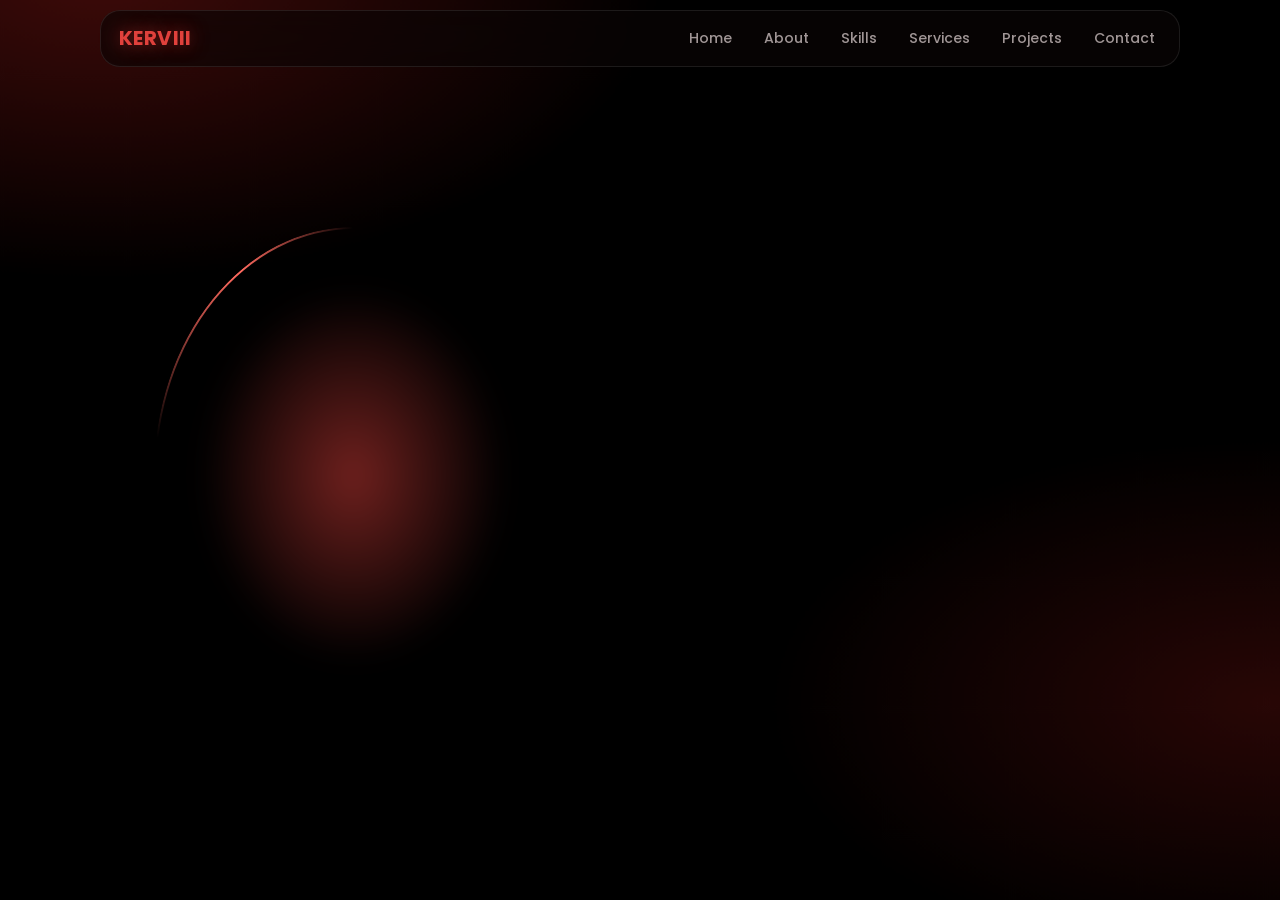
==== kerviii-preview.html @ 3f901061 "Update print statement from 'Hello' to 'Goodbye'" ====
<!DOCTYPE html>
<html lang="en"><head><meta charset="utf-8">
<meta name="viewport" content="width=device-width, initial-scale=1, viewport-fit=cover">
<title>KERVIII — Android & WebUI Developer</title>
<meta name="description" content="KERVIII builds Android modules, web interfaces and practical tools.">
<meta name="theme-color" content="#000000">
<link rel="preconnect" href="https://fonts.googleapis.com"><link rel="preconnect" href="https://fonts.gstatic.com" crossorigin>
<link href="https://fonts.googleapis.com/css2?family=Poppins:wght@400;500;600;700&display=swap" rel="stylesheet">
<style>
@property --a{syntax:"<angle>";initial-value:0deg;inherits:false}
:root{--r:#e0413c;--r2:#7d1512;--tx:#f3eeee;--mu:#a09696;--e:cubic-bezier(.22,1,.36,1);--b:cubic-bezier(.34,1.56,.64,1);--g:rgba(255,255,255,.04);--l:rgba(255,255,255,.09)}
*{box-sizing:border-box;margin:0;padding:0;-webkit-tap-highlight-color:transparent}
html{scroll-behavior:smooth;color-scheme:dark;scroll-padding-top:84px}
body{background:#000;color:var(--tx);font:400 16px/1.65 Poppins,system-ui,sans-serif;overflow-x:hidden;min-height:100vh}
body:before{content:"";position:fixed;inset:-20%;z-index:-1;background:radial-gradient(45% 35% at 20% 12%,rgba(125,21,18,.5),transparent 70%),radial-gradient(40% 30% at 85% 70%,rgba(125,21,18,.32),transparent 70%);animation:drift 22s ease-in-out infinite alternate;will-change:transform}
@keyframes drift{to{transform:translate3d(4%,3%,0) scale(1.08)}}
a{color:inherit;text-decoration:none}
svg{width:1em;height:1em;fill:none;stroke:currentColor;stroke-width:1.8;stroke-linecap:round;stroke-linejoin:round}
svg.f{fill:currentColor;stroke:none}
:focus-visible{outline:2px solid var(--r);outline-offset:3px}
#bar{position:fixed;top:0;left:0;right:0;height:3px;background:var(--r);transform:scaleX(0);transform-origin:0 50%;z-index:60;box-shadow:0 0 12px var(--r)}
/* nav */
header{position:fixed;z-index:50;left:12px;right:12px;top:calc(env(safe-area-inset-top,0px) + 10px);max-width:1080px;margin:auto;display:flex;align-items:center;justify-content:space-between;padding:8px 10px 8px 18px;border-radius:20px;background:rgba(10,6,6,.62);backdrop-filter:blur(16px);-webkit-backdrop-filter:blur(16px);border:1px solid var(--l)}
.logo{font-weight:700;font-size:1.25rem;letter-spacing:.02em;color:var(--r);text-shadow:0 0 18px rgba(224,65,60,.6)}
nav.d{display:none;gap:4px}
nav a{padding:8px 14px;border-radius:12px;font-size:.88rem;font-weight:500;color:var(--mu);transition:color .4s,background .4s}
nav a:hover,nav a.on{color:#fff;background:rgba(224,65,60,.14)}
.burger{width:46px;height:46px;border-radius:14px;border:1px solid var(--l);background:var(--g);color:#fff;font-size:1.3rem;display:grid;place-items:center;cursor:pointer;transition:transform .45s var(--b),border-color .4s}
.burger:active{transform:scale(.88)}.burger[aria-expanded=true]{border-color:var(--r);transform:rotate(90deg)}
.menu{position:fixed;z-index:45;inset:0;background:rgba(6,2,2,.97);will-change:clip-path;display:flex;flex-direction:column;justify-content:center;align-items:center;gap:6px;clip-path:circle(0 at calc(100% - 45px) 55px);transition:clip-path .9s var(--e);visibility:hidden}
.menu.open{clip-path:circle(150% at calc(100% - 45px) 55px);visibility:visible}
.menu a{font-size:1.9rem;font-weight:600;padding:8px 20px;opacity:0;transform:translateY(24px) scale(.94);transition:opacity .7s var(--e),transform .8s var(--e),color .3s}
.menu.open a{opacity:1;transform:none;transition-delay:calc(var(--i)*70ms + 250ms)}
.menu a:hover{color:var(--r)}
@media(min-width:860px){nav.d{display:flex}.burger,.menu{display:none}}
/* layout */
.sec{padding:clamp(72px,12vw,130px) 20px 0;max-width:1080px;margin:auto}
h2.t{font-size:clamp(1.7rem,5vw,2.4rem);font-weight:600;text-align:center;line-height:1.2;margin-bottom:clamp(32px,6vw,56px)}
h2.t:after{content:"";display:block;height:2px;width:64px;margin:12px auto 0;background:var(--r);box-shadow:0 0 14px var(--r);transform:scaleX(0);transition:transform 1.1s .35s var(--e)}
h2.t.in:after{transform:scaleX(1)}
.rv{opacity:0;transform:translate3d(0,40px,0) scale(.96);filter:blur(5px);transition:opacity .9s var(--e),transform 1s var(--e),filter .9s var(--e);transition-delay:calc(var(--i,0)*90ms)}
.rv.in{opacity:1;transform:none;filter:none}
/* hero */
.hero{min-height:100svh;display:grid;align-items:center;gap:36px;padding:110px 20px 60px;max-width:1080px;margin:auto;text-align:center}
.pic{position:relative;width:min(68vw,320px);aspect-ratio:4/5;margin:auto;clip-path:circle(0% at 50% 50%);animation:reveal 1.5s .15s var(--e) forwards}
@keyframes reveal{to{clip-path:circle(75% at 50% 50%)}}
.pic:before{content:"";position:absolute;inset:-14px;border-radius:50%;background:radial-gradient(closest-side,rgba(224,65,60,.5),transparent 72%);filter:blur(14px);z-index:-1}
.pic img{width:100%;height:100%;object-fit:cover;object-position:50% 20%;border-radius:50%;box-shadow:0 0 0 2px rgba(224,65,60,.55),0 0 60px rgba(224,65,60,.4);transition:transform 1.2s var(--e)}
.pic:hover img{transform:scale(1.04)}
.pic:after{content:"";position:absolute;inset:-4px;border-radius:50%;padding:2px;background:conic-gradient(from var(--a),transparent 0 78%,#ff6a5f 92%,transparent);-webkit-mask:linear-gradient(#000 0 0) content-box,linear-gradient(#000 0 0);-webkit-mask-composite:xor;mask-composite:exclude;animation:rot 7s linear infinite;will-change:transform}
@keyframes spin{to{--a:360deg}}
@keyframes rot{to{transform:rotate(360deg)}}
.hero h1{font-size:clamp(1.3rem,4vw,1.6rem);font-weight:500}
.hero h1 b,.hero h3 span,.big em{color:var(--r);font-style:normal}
.big{font-size:clamp(2.1rem,8.2vw,3.5rem);font-weight:700;line-height:1.1;letter-spacing:-.02em;margin:10px 0}
.hero h3{font-size:clamp(1.05rem,3.4vw,1.4rem);font-weight:600;min-height:1.7em}
.caret{display:inline-block;width:2px;height:1em;background:var(--r);margin-left:3px;vertical-align:-2px;animation:bl 1s steps(1) infinite}
@keyframes bl{50%{opacity:0}}
.hero p{color:var(--mu);max-width:520px;margin:14px auto 26px}
.orbs{display:flex;justify-content:center;gap:14px;margin-bottom:26px}
.orb{position:relative;width:54px;height:54px;border-radius:50%;border:2px solid var(--r);color:var(--r);display:grid;place-items:center;font-size:1.35rem;background:transparent;transition:transform .45s var(--e),box-shadow .45s,background .45s,color .45s}
.orb svg{transition:transform .5s var(--e),opacity .3s}
.orb:hover{transform:scale(1.1);background:var(--r);color:#000;box-shadow:0 0 26px rgba(224,65,60,.55)}
.orb:after{content:"";position:absolute;inset:-2px;border-radius:50%;border:2px solid var(--r);opacity:0;pointer-events:none}
.orb.go{animation:orb .7s var(--e)}.orb.go svg{animation:ic .7s var(--e)}.orb.go:after{animation:rip .7s .26s var(--e)}
@keyframes orb{0%{transform:scale(1)}20%{transform:scale(.88)}46%{transform:scale(.5);background:rgba(224,65,60,.7);box-shadow:0 0 34px var(--r)}72%{transform:scale(1.12)}100%{transform:scale(1)}}
@keyframes ic{0%,15%{transform:scale(1);opacity:1}46%{transform:scale(.2);opacity:0}75%{transform:scale(1.15);opacity:1}100%{transform:scale(1)}}
@keyframes rip{from{transform:scale(1);opacity:.9}to{transform:scale(2.7);opacity:0}}
.btns{display:grid;gap:12px;max-width:420px;margin:auto}
.btn{position:relative;display:flex;align-items:center;justify-content:center;gap:10px;min-height:52px;padding:12px 26px;border-radius:14px;font-weight:600;font-size:.95rem;border:1.5px solid var(--r);color:#fff;background:linear-gradient(135deg,#d24842,#8f1d19);overflow:hidden;transition:transform .45s var(--e),box-shadow .45s}
.btn.o{background:transparent;color:var(--r)}
.btn:hover{transform:translateY(-3px);box-shadow:0 10px 30px -8px rgba(224,65,60,.7)}
.btn:active,.btn.go{transform:scale(.95);transition-duration:.25s}
.btn:before{content:"";position:absolute;top:0;bottom:0;left:-60%;width:40%;background:linear-gradient(90deg,transparent,rgba(255,255,255,.35),transparent);transform:skewX(-20deg)}
.btn.go:before{animation:sw .5s var(--e)}
@keyframes sw{to{left:130%}}
.tags{display:flex;flex-wrap:wrap;justify-content:center;gap:8px 20px;margin-top:26px;color:var(--mu);font-size:.85rem}
.tags span:before{content:"";display:inline-block;width:7px;height:7px;border-radius:50%;background:var(--r);margin-right:8px;box-shadow:0 0 8px var(--r)}
@media(min-width:860px){.hero{grid-template-columns:1fr 1.1fr;text-align:left;gap:60px}.hero p{margin-left:0}.orbs,.tags{justify-content:flex-start}.btns{margin:0;grid-template-columns:1fr 1fr;max-width:none}.pic{width:min(36vw,390px)}}
/* cards */
.grid{display:grid;gap:16px;grid-template-columns:repeat(auto-fit,minmax(min(100%,250px),1fr))}
.card{position:relative;padding:26px 24px;border-radius:20px;background:var(--g);border:1px solid var(--l);overflow:hidden;transition:transform .55s var(--e),background .55s,border-color .55s,box-shadow .55s}
.card:before{content:"";position:absolute;inset:0;background:radial-gradient(240px circle at var(--mx,50%) var(--my,0%),rgba(224,65,60,.24),transparent 65%);opacity:0;transition:opacity .5s;pointer-events:none}
.card:after{content:"";position:absolute;inset:0;border-radius:20px;padding:1.5px;background:conic-gradient(from var(--a),transparent 0 70%,#ff6a5f 88%,transparent);-webkit-mask:linear-gradient(#000 0 0) content-box,linear-gradient(#000 0 0);-webkit-mask-composite:xor;mask-composite:exclude;opacity:0;pointer-events:none}
.card:hover{transform:translateY(-6px);border-color:rgba(224,65,60,.4);box-shadow:0 18px 40px -18px rgba(224,65,60,.5)}
.card:hover:before{opacity:1}.card:hover:after{opacity:1;animation:spin 1.1s var(--e) 1}
.card h3{font-size:1.1rem;font-weight:600;margin-bottom:8px}.card p{color:var(--mu);font-size:.9rem}
.ic{width:46px;height:46px;border-radius:50%;background:var(--r);color:#fff;display:grid;place-items:center;font-size:1.25rem;margin-bottom:16px;transition:transform .6s var(--b)}
.card:hover .ic{transform:scale(1.12) rotate(-8deg)}
.svc:hover{background:linear-gradient(160deg,#cc4540,#7f1c18)}.svc:hover p{color:#fff}.svc:hover .ic{background:#fff;color:var(--r)}
.chips{display:flex;flex-wrap:wrap;gap:8px;margin-top:14px}
.chips span{padding:5px 13px;border-radius:99px;border:1px solid var(--l);font-size:.8rem;color:#ddd;background:rgba(255,255,255,.03);opacity:0;transform:scale(.6);transition:opacity .6s var(--e),transform .7s var(--b),border-color .3s,color .3s;transition-delay:calc(var(--k)*70ms + 300ms)}
.in .chips span{opacity:1;transform:none}.chips span:hover{border-color:var(--r);color:var(--r)}
/* about */
.about{display:grid;gap:34px;align-items:center}
.about img{width:min(100%,300px);aspect-ratio:1;object-fit:cover;object-position:50% 15%;border-radius:24px;margin:auto;display:block;box-shadow:0 0 0 1px rgba(224,65,60,.4),0 24px 70px -20px rgba(224,65,60,.6)}
.about h3{font-size:1.4rem;margin-bottom:12px}.about p{color:var(--mu);margin-bottom:24px;max-width:56ch}
@media(min-width:860px){.about{grid-template-columns:.8fr 1.2fr;gap:70px}}
/* work */
.pj{display:flex;flex-direction:column;justify-content:space-between;min-height:190px;gap:30px}
.pj .row{display:flex;justify-content:space-between;align-items:flex-start;gap:14px}
.pj .orb{flex:none;width:46px;height:46px;font-size:1.15rem}
/* contact */
.ct{text-align:center;padding:clamp(36px,8vw,64px) 22px;border-radius:28px}
.ct p{color:var(--mu);margin:8px auto 26px;max-width:40ch}
.ct .btn{max-width:300px;margin:auto}
.ct .orbs{margin:24px 0 0}
footer{margin-top:90px;padding:22px 20px calc(22px + env(safe-area-inset-bottom,0px));background:linear-gradient(135deg,#a8322e,#5f100d);text-align:center;font-size:.82rem;color:#f5dcdc}
.bolt{position:fixed;height:2px;width:var(--len);margin-top:-1px;background:linear-gradient(90deg,transparent,#ff8a80 30%,#fff);box-shadow:0 0 12px var(--r);will-change:transform,opacity;transform-origin:0 50%;pointer-events:none;z-index:99;animation:bolt .42s var(--e) forwards}
.flash{position:fixed;width:120px;height:120px;margin:-60px;border-radius:50%;background:radial-gradient(closest-side,rgba(255,120,110,.7),transparent);pointer-events:none;z-index:98;animation:fl .45s var(--e) forwards}
@keyframes bolt{0%{transform:rotate(var(--rot)) translateX(4px) scaleX(0);opacity:1}45%{transform:rotate(var(--rot)) translateX(20px) scaleX(1);opacity:1}100%{transform:rotate(var(--rot)) translateX(52px) scaleX(.2);opacity:0}}
@keyframes fl{from{transform:scale(.3);opacity:1}to{transform:scale(1.6);opacity:0}}
.pic{will-change:transform}.flash{will-change:transform,opacity}
@media(prefers-reduced-motion:reduce){*,*:before,*:after{animation-duration:.01ms!important;animation-iteration-count:1!important;transition-duration:.01ms!important;transition-delay:0s!important;scroll-behavior:auto!important}.rv{filter:none;transform:none}.pic{clip-path:none}.pic:after{animation:none}body:before{animation:none}}
</style>
</head><body>
<svg width="0" height="0" style="position:absolute" aria-hidden="true">
<symbol id="gh" viewBox="0 0 24 24" class="f"><path d="M12 .5a11.5 11.5 0 0 0-3.64 22.4c.58.1.79-.25.79-.56v-2c-3.2.7-3.88-1.36-3.88-1.36-.52-1.33-1.28-1.69-1.28-1.69-1.04-.71.08-.7.08-.7 1.16.08 1.77 1.19 1.77 1.19 1.03 1.76 2.7 1.25 3.36.96.1-.75.4-1.25.73-1.54-2.55-.29-5.24-1.28-5.24-5.69 0-1.26.45-2.29 1.19-3.1-.12-.29-.52-1.46.11-3.05 0 0 .97-.31 3.18 1.18a11 11 0 0 1 5.78 0c2.2-1.49 3.17-1.18 3.17-1.18.63 1.59.23 2.76.11 3.05.74.81 1.19 1.84 1.19 3.1 0 4.42-2.69 5.39-5.25 5.68.41.36.78 1.06.78 2.14v3.17c0 .31.21.67.8.56A11.5 11.5 0 0 0 12 .5z"/></symbol>
<symbol id="tg" viewBox="0 0 24 24"><path d="M21.5 3.5 2.8 10.7c-.9.4-.9 1.1 0 1.4l4.8 1.5 1.8 5.6c.2.6.4.8.9.8s.7-.2 1-.5l2.4-2.3 4.8 3.5c.9.5 1.5.2 1.7-.8l3-15.6c.3-1.3-.5-1.9-1.7-1.3zM8.5 13.2l9.6-6.1-7.5 7.3-.3 3.7z" fill="currentColor" stroke="none"/></symbol>
<symbol id="ig" viewBox="0 0 24 24"><rect x="3" y="3" width="18" height="18" rx="5"/><circle cx="12" cy="12" r="4"/><circle cx="17.3" cy="6.7" r=".6" fill="currentColor"/></symbol>
<symbol id="ch" viewBox="0 0 24 24"><path d="M4 5h16v11H10l-5 4v-4H4z"/></symbol>
<symbol id="ar" viewBox="0 0 24 24"><path d="M7 17 17 7M8 7h9v9"/></symbol>
<symbol id="an" viewBox="0 0 24 24"><path d="M5 17V10a7 7 0 0 1 14 0v7zM8 4l1.5 2.5M16 4l-1.5 2.5M9 10h.01M15 10h.01"/></symbol>
<symbol id="tm" viewBox="0 0 24 24"><path d="m8 8-4 4 4 4M16 8l4 4-4 4M13.5 5l-3 14"/></symbol>
<symbol id="wb" viewBox="0 0 24 24"><rect x="3" y="4" width="18" height="16" rx="3"/><path d="M3 9h18M7 6.5h.01M10 6.5h.01"/></symbol>
<symbol id="sp" viewBox="0 0 24 24"><path d="M13 2 4 14h7l-1 8 9-12h-7z"/></symbol>
<symbol id="mn" viewBox="0 0 24 24"><path d="M4 8h16M4 16h16"/></symbol>
</svg>
<div id="bar"></div>
<header><a href="#top" class="logo">KERVIII</a>
<nav class="d"><a href="#top">Home</a><a href="#about">About</a><a href="#skills">Skills</a><a href="#services">Services</a><a href="#work">Projects</a><a href="#contact">Contact</a></nav>
<button class="burger" aria-label="Open menu" aria-expanded="false" aria-controls="menu"><svg><use href="#mn"/></svg></button></header>
<div class="menu" id="menu"><a href="#top" style="--i:0">Home</a><a href="#about" style="--i:1">About</a><a href="#skills" style="--i:2">Skills</a><a href="#services" style="--i:3">Services</a><a href="#work" style="--i:4">Projects</a><a href="#contact" style="--i:5">Contact</a></div>

<main id="top">
<section class="hero">
<div class="pic"><img src="[data-uri]
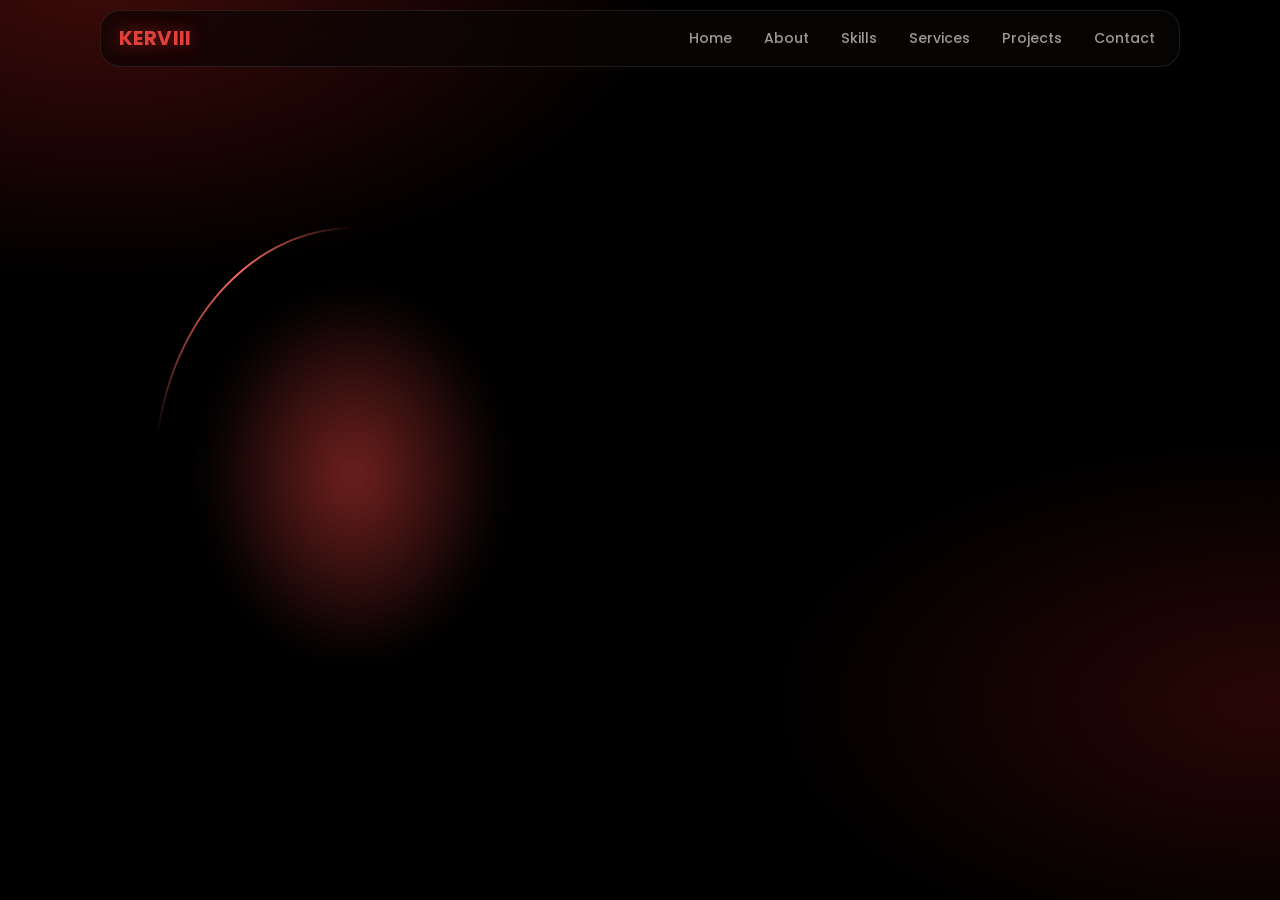
==== commit bdb62316: "Enhance styles and animations in kerviii-preview.html Updated styles for body, menu, card, and image" ====
--- a/kerviii-preview.html
+++ b/kerviii-preview.html
@@ -12,7 +12,7 @@
 *{box-sizing:border-box;margin:0;padding:0;-webkit-tap-highlight-color:transparent}
 html{scroll-behavior:smooth;color-scheme:dark;scroll-padding-top:84px}
 body{background:#000;color:var(--tx);font:400 16px/1.65 Poppins,system-ui,sans-serif;overflow-x:hidden;min-height:100vh}
-body:before{content:"";position:fixed;inset:-20%;z-index:-1;background:radial-gradient(45% 35% at 20% 12%,rgba(125,21,18,.5),transparent 70%),radial-gradient(40% 30% at 85% 70%,rgba(125,21,18,.32),transparent 70%);animation:drift 22s ease-in-out infinite alternate;will-change:transform}
+body:before{content:"";position:fixed;inset:-20%;z-index:-1;background:radial-gradient(45% 35% at 20% 12%,rgba(125,21,18,.5),transparent 70%),radial-gradient(40% 30% at 85% 70%,rgba(125,21,18,.32),transparent 70%);animation:drift 22s ease-in-out infinite alternate}
 @keyframes drift{to{transform:translate3d(4%,3%,0) scale(1.08)}}
 a{color:inherit;text-decoration:none}
 svg{width:1em;height:1em;fill:none;stroke:currentColor;stroke-width:1.8;stroke-linecap:round;stroke-linejoin:round}
@@ -27,7 +27,7 @@
 nav a:hover,nav a.on{color:#fff;background:rgba(224,65,60,.14)}
 .burger{width:46px;height:46px;border-radius:14px;border:1px solid var(--l);background:var(--g);color:#fff;font-size:1.3rem;display:grid;place-items:center;cursor:pointer;transition:transform .45s var(--b),border-color .4s}
 .burger:active{transform:scale(.88)}.burger[aria-expanded=true]{border-color:var(--r);transform:rotate(90deg)}
-.menu{position:fixed;z-index:45;inset:0;background:rgba(6,2,2,.97);will-change:clip-path;display:flex;flex-direction:column;justify-content:center;align-items:center;gap:6px;clip-path:circle(0 at calc(100% - 45px) 55px);transition:clip-path .9s var(--e);visibility:hidden}
+.menu{position:fixed;z-index:45;inset:0;background:rgba(6,2,2,.94);backdrop-filter:blur(18px);-webkit-backdrop-filter:blur(18px);display:flex;flex-direction:column;justify-content:center;align-items:center;gap:6px;clip-path:circle(0 at calc(100% - 45px) 55px);transition:clip-path .9s var(--e);visibility:hidden}
 .menu.open{clip-path:circle(150% at calc(100% - 45px) 55px);visibility:visible}
 .menu a{font-size:1.9rem;font-weight:600;padding:8px 20px;opacity:0;transform:translateY(24px) scale(.94);transition:opacity .7s var(--e),transform .8s var(--e),color .3s}
 .menu.open a{opacity:1;transform:none;transition-delay:calc(var(--i)*70ms + 250ms)}
@@ -38,18 +38,17 @@
 h2.t{font-size:clamp(1.7rem,5vw,2.4rem);font-weight:600;text-align:center;line-height:1.2;margin-bottom:clamp(32px,6vw,56px)}
 h2.t:after{content:"";display:block;height:2px;width:64px;margin:12px auto 0;background:var(--r);box-shadow:0 0 14px var(--r);transform:scaleX(0);transition:transform 1.1s .35s var(--e)}
 h2.t.in:after{transform:scaleX(1)}
-.rv{opacity:0;transform:translate3d(0,40px,0) scale(.96);filter:blur(5px);transition:opacity .9s var(--e),transform 1s var(--e),filter .9s var(--e);transition-delay:calc(var(--i,0)*90ms)}
+.rv{opacity:0;transform:translate3d(0,40px,0) scale(.96);filter:blur(8px);transition:opacity .9s var(--e),transform 1s var(--e),filter .9s var(--e);transition-delay:calc(var(--i,0)*90ms)}
 .rv.in{opacity:1;transform:none;filter:none}
 /* hero */
 .hero{min-height:100svh;display:grid;align-items:center;gap:36px;padding:110px 20px 60px;max-width:1080px;margin:auto;text-align:center}
-.pic{position:relative;width:min(68vw,320px);aspect-ratio:4/5;margin:auto;clip-path:circle(0% at 50% 50%);animation:reveal 1.5s .15s var(--e) forwards}
+.pic{position:relative;width:min(68vw,320px);aspect-ratio:4/5;margin:auto;transform:translate3d(0,calc(var(--py,0)*-.06px),0);clip-path:circle(0% at 50% 50%);animation:reveal 1.5s .15s var(--e) forwards}
 @keyframes reveal{to{clip-path:circle(75% at 50% 50%)}}
 .pic:before{content:"";position:absolute;inset:-14px;border-radius:50%;background:radial-gradient(closest-side,rgba(224,65,60,.5),transparent 72%);filter:blur(14px);z-index:-1}
 .pic img{width:100%;height:100%;object-fit:cover;object-position:50% 20%;border-radius:50%;box-shadow:0 0 0 2px rgba(224,65,60,.55),0 0 60px rgba(224,65,60,.4);transition:transform 1.2s var(--e)}
 .pic:hover img{transform:scale(1.04)}
-.pic:after{content:"";position:absolute;inset:-4px;border-radius:50%;padding:2px;background:conic-gradient(from var(--a),transparent 0 78%,#ff6a5f 92%,transparent);-webkit-mask:linear-gradient(#000 0 0) content-box,linear-gradient(#000 0 0);-webkit-mask-composite:xor;mask-composite:exclude;animation:rot 7s linear infinite;will-change:transform}
+.pic:after{content:"";position:absolute;inset:-4px;border-radius:50%;padding:2px;background:conic-gradient(from var(--a),transparent 0 78%,#ff6a5f 92%,transparent);-webkit-mask:linear-gradient(#000 0 0) content-box,linear-gradient(#000 0 0);-webkit-mask-composite:xor;mask-composite:exclude;animation:spin 7s linear infinite}
 @keyframes spin{to{--a:360deg}}
-@keyframes rot{to{transform:rotate(360deg)}}
 .hero h1{font-size:clamp(1.3rem,4vw,1.6rem);font-weight:500}
 .hero h1 b,.hero h3 span,.big em{color:var(--r);font-style:normal}
 .big{font-size:clamp(2.1rem,8.2vw,3.5rem);font-weight:700;line-height:1.1;letter-spacing:-.02em;margin:10px 0}
@@ -79,7 +78,7 @@
 @media(min-width:860px){.hero{grid-template-columns:1fr 1.1fr;text-align:left;gap:60px}.hero p{margin-left:0}.orbs,.tags{justify-content:flex-start}.btns{margin:0;grid-template-columns:1fr 1fr;max-width:none}.pic{width:min(36vw,390px)}}
 /* cards */
 .grid{display:grid;gap:16px;grid-template-columns:repeat(auto-fit,minmax(min(100%,250px),1fr))}
-.card{position:relative;padding:26px 24px;border-radius:20px;background:var(--g);border:1px solid var(--l);overflow:hidden;transition:transform .55s var(--e),background .55s,border-color .55s,box-shadow .55s}
+.card{position:relative;padding:26px 24px;border-radius:20px;background:var(--g);border:1px solid var(--l);backdrop-filter:blur(10px);-webkit-backdrop-filter:blur(10px);overflow:hidden;transition:transform .55s var(--e),background .55s,border-color .55s,box-shadow .55s}
 .card:before{content:"";position:absolute;inset:0;background:radial-gradient(240px circle at var(--mx,50%) var(--my,0%),rgba(224,65,60,.24),transparent 65%);opacity:0;transition:opacity .5s;pointer-events:none}
 .card:after{content:"";position:absolute;inset:0;border-radius:20px;padding:1.5px;background:conic-gradient(from var(--a),transparent 0 70%,#ff6a5f 88%,transparent);-webkit-mask:linear-gradient(#000 0 0) content-box,linear-gradient(#000 0 0);-webkit-mask-composite:xor;mask-composite:exclude;opacity:0;pointer-events:none}
 .card:hover{transform:translateY(-6px);border-color:rgba(224,65,60,.4);box-shadow:0 18px 40px -18px rgba(224,65,60,.5)}
@@ -106,14 +105,12 @@
 .ct .btn{max-width:300px;margin:auto}
 .ct .orbs{margin:24px 0 0}
 footer{margin-top:90px;padding:22px 20px calc(22px + env(safe-area-inset-bottom,0px));background:linear-gradient(135deg,#a8322e,#5f100d);text-align:center;font-size:.82rem;color:#f5dcdc}
-.bolt{position:fixed;height:2px;width:var(--len);margin-top:-1px;background:linear-gradient(90deg,transparent,#ff8a80 30%,#fff);box-shadow:0 0 12px var(--r);will-change:transform,opacity;transform-origin:0 50%;pointer-events:none;z-index:99;animation:bolt .42s var(--e) forwards}
+.bolt{position:fixed;height:2px;width:var(--len);margin-top:-1px;background:linear-gradient(90deg,transparent,#ff8a80 30%,#fff);box-shadow:0 0 10px var(--r),0 0 22px var(--r);transform-origin:0 50%;pointer-events:none;z-index:99;animation:bolt .42s var(--e) forwards}
 .flash{position:fixed;width:120px;height:120px;margin:-60px;border-radius:50%;background:radial-gradient(closest-side,rgba(255,120,110,.7),transparent);pointer-events:none;z-index:98;animation:fl .45s var(--e) forwards}
 @keyframes bolt{0%{transform:rotate(var(--rot)) translateX(4px) scaleX(0);opacity:1}45%{transform:rotate(var(--rot)) translateX(20px) scaleX(1);opacity:1}100%{transform:rotate(var(--rot)) translateX(52px) scaleX(.2);opacity:0}}
 @keyframes fl{from{transform:scale(.3);opacity:1}to{transform:scale(1.6);opacity:0}}
-.pic{will-change:transform}.flash{will-change:transform,opacity}
-@media(prefers-reduced-motion:reduce){*,*:before,*:after{animation-duration:.01ms!important;animation-iteration-count:1!important;transition-duration:.01ms!important;transition-delay:0s!important;scroll-behavior:auto!important}.rv{filter:none;transform:none}.pic{clip-path:none}.pic:after{animation:none}body:before{animation:none}}
-</style>
-</head><body>
+@media(prefers-reduced-motion:reduce){*,*:before,*:after{animation-duration:.01ms!important;animation-iteration-count:1!important;transition-duration:.01ms!important;transition-delay:0s!important;scroll-behavior:auto!important}.rv{filter:none;transform:none}.pic{clip-path:none}body:before{animation:none}}
+</style></head><body>
 <svg width="0" height="0" style="position:absolute" aria-hidden="true">
 <symbol id="gh" viewBox="0 0 24 24" class="f"><path d="M12 .5a11.5 11.5 0 0 0-3.64 22.4c.58.1.79-.25.79-.56v-2c-3.2.7-3.88-1.36-3.88-1.36-.52-1.33-1.28-1.69-1.28-1.69-1.04-.71.08-.7.08-.7 1.16.08 1.77 1.19 1.77 1.19 1.03 1.76 2.7 1.25 3.36.96.1-.75.4-1.25.73-1.54-2.55-.29-5.24-1.28-5.24-5.69 0-1.26.45-2.29 1.19-3.1-.12-.29-.52-1.46.11-3.05 0 0 .97-.31 3.18 1.18a11 11 0 0 1 5.78 0c2.2-1.49 3.17-1.18 3.17-1.18.63 1.59.23 2.76.11 3.05.74.81 1.19 1.84 1.19 3.1 0 4.42-2.69 5.39-5.25 5.68.41.36.78 1.06.78 2.14v3.17c0 .31.21.67.8.56A11.5 11.5 0 0 0 12 .5z"/></symbol>
 <symbol id="tg" viewBox="0 0 24 24"><path d="M21.5 3.5 2.8 10.7c-.9.4-.9 1.1 0 1.4l4.8 1.5 1.8 5.6c.2.6.4.8.9.8s.7-.2 1-.5l2.4-2.3 4.8 3.5c.9.5 1.5.2 1.7-.8l3-15.6c.3-1.3-.5-1.9-1.7-1.3zM8.5 13.2l9.6-6.1-7.5 7.3-.3 3.7z" fill="currentColor" stroke="none"/></symbol>
@@ -134,4 +131,4 @@
 
 <main id="top">
 <section class="hero">
-<div class="pic"><img src="[data-uri]
+<div class="pic"><img src="[data-uri]
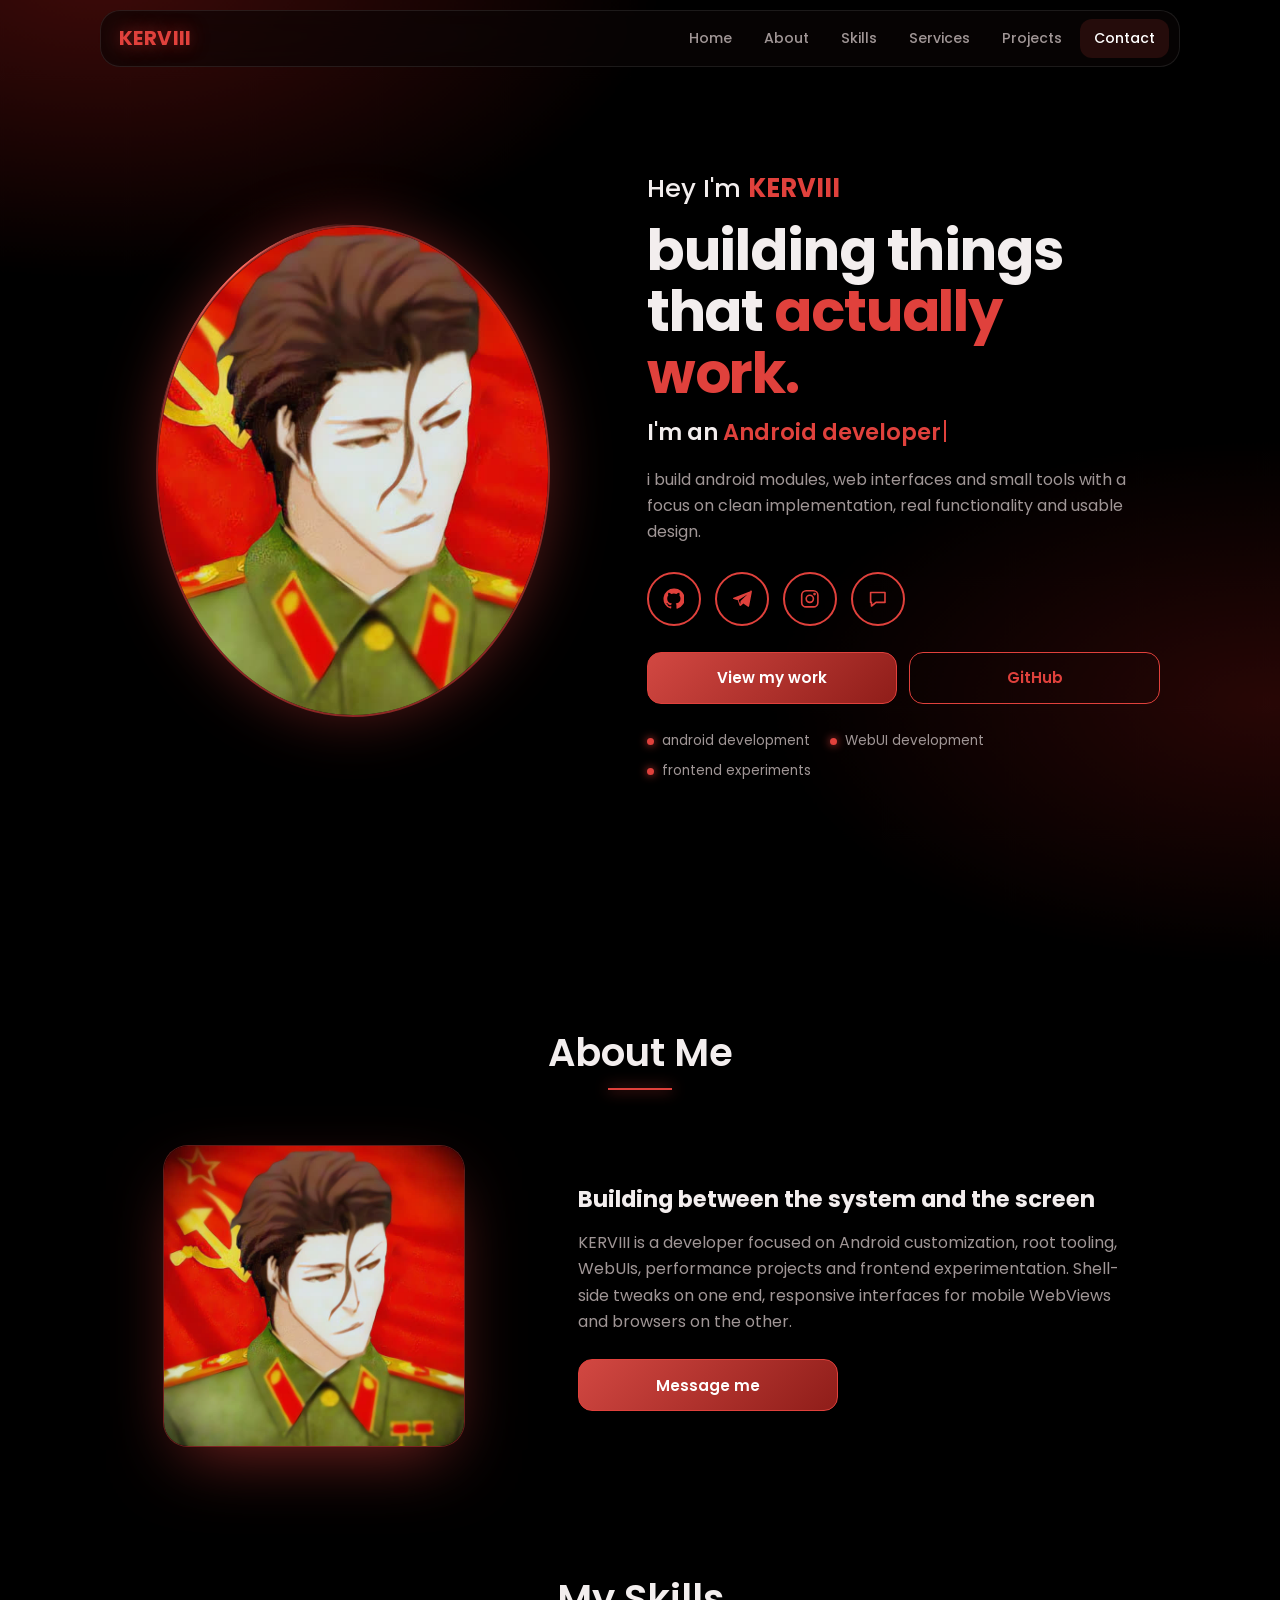
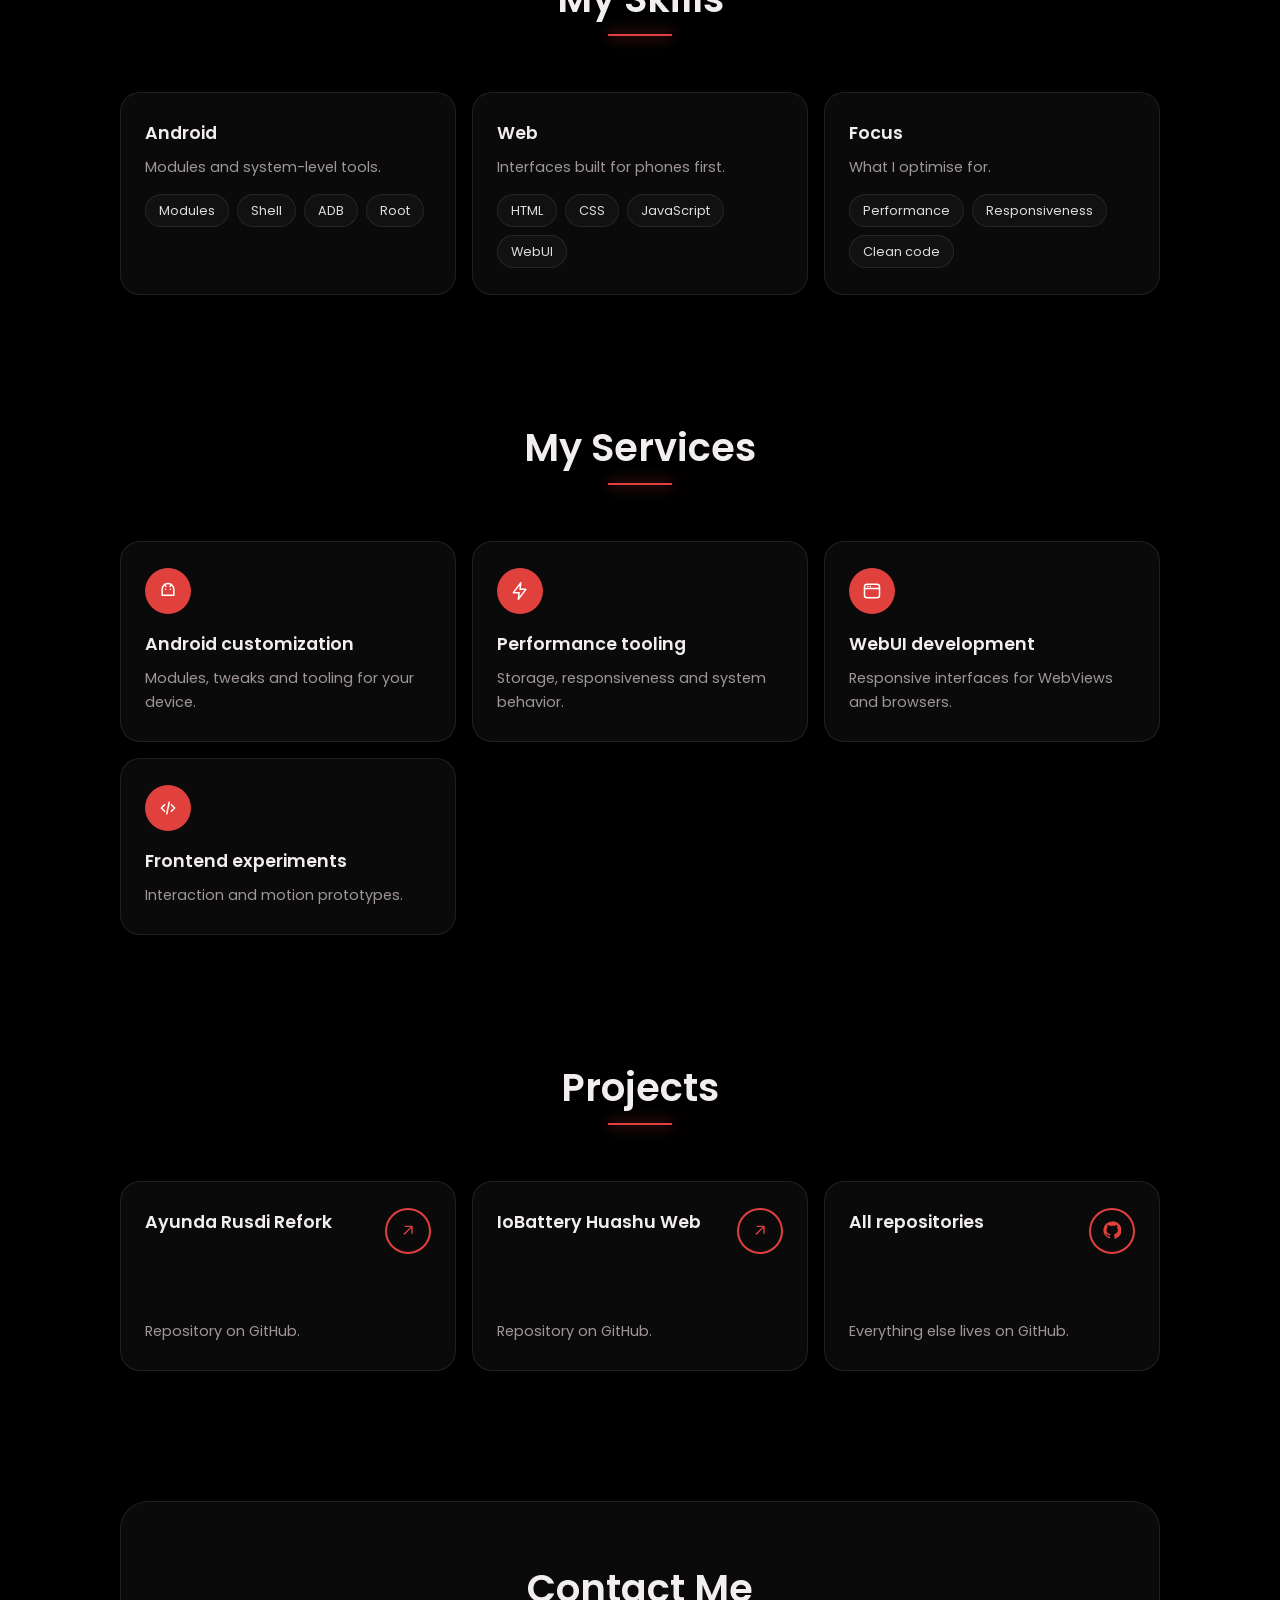
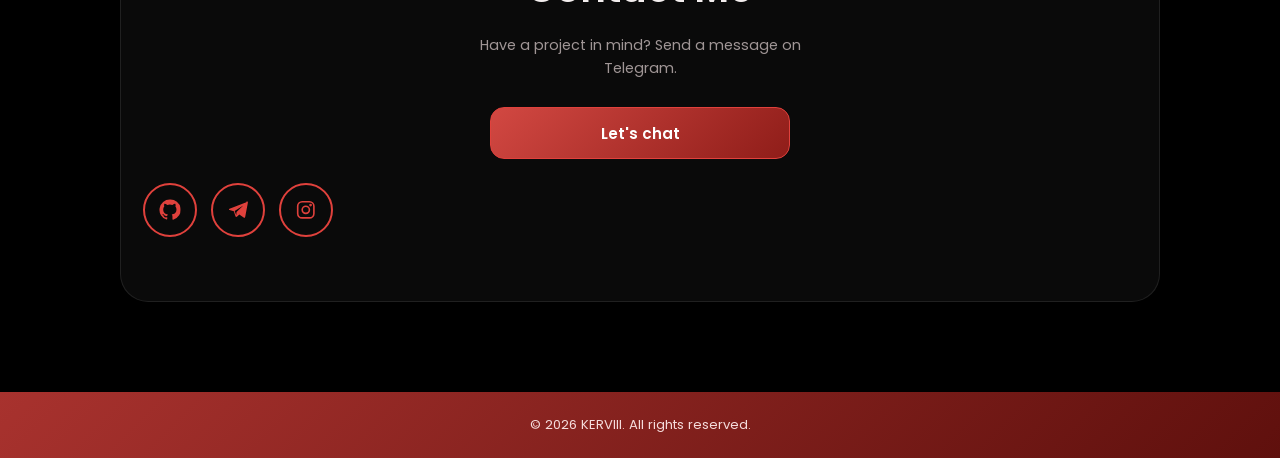
==== commit 9236358b: "Add files via upload" ====
--- a/kerviii-preview.html
+++ b/kerviii-preview.html
@@ -12,7 +12,7 @@
 *{box-sizing:border-box;margin:0;padding:0;-webkit-tap-highlight-color:transparent}
 html{scroll-behavior:smooth;color-scheme:dark;scroll-padding-top:84px}
 body{background:#000;color:var(--tx);font:400 16px/1.65 Poppins,system-ui,sans-serif;overflow-x:hidden;min-height:100vh}
-body:before{content:"";position:fixed;inset:-20%;z-index:-1;background:radial-gradient(45% 35% at 20% 12%,rgba(125,21,18,.5),transparent 70%),radial-gradient(40% 30% at 85% 70%,rgba(125,21,18,.32),transparent 70%);animation:drift 22s ease-in-out infinite alternate}
+body:before{content:"";position:fixed;inset:-20%;z-index:-1;background:radial-gradient(45% 35% at 20% 12%,rgba(125,21,18,.5),transparent 70%),radial-gradient(40% 30% at 85% 70%,rgba(125,21,18,.32),transparent 70%);animation:drift 22s ease-in-out infinite alternate;will-change:transform}
 @keyframes drift{to{transform:translate3d(4%,3%,0) scale(1.08)}}
 a{color:inherit;text-decoration:none}
 svg{width:1em;height:1em;fill:none;stroke:currentColor;stroke-width:1.8;stroke-linecap:round;stroke-linejoin:round}
@@ -27,7 +27,7 @@
 nav a:hover,nav a.on{color:#fff;background:rgba(224,65,60,.14)}
 .burger{width:46px;height:46px;border-radius:14px;border:1px solid var(--l);background:var(--g);color:#fff;font-size:1.3rem;display:grid;place-items:center;cursor:pointer;transition:transform .45s var(--b),border-color .4s}
 .burger:active{transform:scale(.88)}.burger[aria-expanded=true]{border-color:var(--r);transform:rotate(90deg)}
-.menu{position:fixed;z-index:45;inset:0;background:rgba(6,2,2,.94);backdrop-filter:blur(18px);-webkit-backdrop-filter:blur(18px);display:flex;flex-direction:column;justify-content:center;align-items:center;gap:6px;clip-path:circle(0 at calc(100% - 45px) 55px);transition:clip-path .9s var(--e);visibility:hidden}
+.menu{position:fixed;z-index:45;inset:0;background:rgba(6,2,2,.97);will-change:clip-path;display:flex;flex-direction:column;justify-content:center;align-items:center;gap:6px;clip-path:circle(0 at calc(100% - 45px) 55px);transition:clip-path .9s var(--e);visibility:hidden}
 .menu.open{clip-path:circle(150% at calc(100% - 45px) 55px);visibility:visible}
 .menu a{font-size:1.9rem;font-weight:600;padding:8px 20px;opacity:0;transform:translateY(24px) scale(.94);transition:opacity .7s var(--e),transform .8s var(--e),color .3s}
 .menu.open a{opacity:1;transform:none;transition-delay:calc(var(--i)*70ms + 250ms)}
@@ -38,17 +38,18 @@
 h2.t{font-size:clamp(1.7rem,5vw,2.4rem);font-weight:600;text-align:center;line-height:1.2;margin-bottom:clamp(32px,6vw,56px)}
 h2.t:after{content:"";display:block;height:2px;width:64px;margin:12px auto 0;background:var(--r);box-shadow:0 0 14px var(--r);transform:scaleX(0);transition:transform 1.1s .35s var(--e)}
 h2.t.in:after{transform:scaleX(1)}
-.rv{opacity:0;transform:translate3d(0,40px,0) scale(.96);filter:blur(8px);transition:opacity .9s var(--e),transform 1s var(--e),filter .9s var(--e);transition-delay:calc(var(--i,0)*90ms)}
+.rv{opacity:0;transform:translate3d(0,40px,0) scale(.96);filter:blur(5px);transition:opacity .9s var(--e),transform 1s var(--e),filter .9s var(--e);transition-delay:calc(var(--i,0)*90ms)}
 .rv.in{opacity:1;transform:none;filter:none}
 /* hero */
 .hero{min-height:100svh;display:grid;align-items:center;gap:36px;padding:110px 20px 60px;max-width:1080px;margin:auto;text-align:center}
-.pic{position:relative;width:min(68vw,320px);aspect-ratio:4/5;margin:auto;transform:translate3d(0,calc(var(--py,0)*-.06px),0);clip-path:circle(0% at 50% 50%);animation:reveal 1.5s .15s var(--e) forwards}
+.pic{position:relative;width:min(68vw,320px);aspect-ratio:4/5;margin:auto;clip-path:circle(0% at 50% 50%);animation:reveal 1.5s .15s var(--e) forwards}
 @keyframes reveal{to{clip-path:circle(75% at 50% 50%)}}
 .pic:before{content:"";position:absolute;inset:-14px;border-radius:50%;background:radial-gradient(closest-side,rgba(224,65,60,.5),transparent 72%);filter:blur(14px);z-index:-1}
 .pic img{width:100%;height:100%;object-fit:cover;object-position:50% 20%;border-radius:50%;box-shadow:0 0 0 2px rgba(224,65,60,.55),0 0 60px rgba(224,65,60,.4);transition:transform 1.2s var(--e)}
 .pic:hover img{transform:scale(1.04)}
-.pic:after{content:"";position:absolute;inset:-4px;border-radius:50%;padding:2px;background:conic-gradient(from var(--a),transparent 0 78%,#ff6a5f 92%,transparent);-webkit-mask:linear-gradient(#000 0 0) content-box,linear-gradient(#000 0 0);-webkit-mask-composite:xor;mask-composite:exclude;animation:spin 7s linear infinite}
+.pic:after{content:"";position:absolute;inset:-4px;border-radius:50%;padding:2px;background:conic-gradient(from var(--a),transparent 0 78%,#ff6a5f 92%,transparent);-webkit-mask:linear-gradient(#000 0 0) content-box,linear-gradient(#000 0 0);-webkit-mask-composite:xor;mask-composite:exclude;animation:rot 7s linear infinite;will-change:transform}
 @keyframes spin{to{--a:360deg}}
+@keyframes rot{to{transform:rotate(360deg)}}
 .hero h1{font-size:clamp(1.3rem,4vw,1.6rem);font-weight:500}
 .hero h1 b,.hero h3 span,.big em{color:var(--r);font-style:normal}
 .big{font-size:clamp(2.1rem,8.2vw,3.5rem);font-weight:700;line-height:1.1;letter-spacing:-.02em;margin:10px 0}
@@ -78,7 +79,7 @@
 @media(min-width:860px){.hero{grid-template-columns:1fr 1.1fr;text-align:left;gap:60px}.hero p{margin-left:0}.orbs,.tags{justify-content:flex-start}.btns{margin:0;grid-template-columns:1fr 1fr;max-width:none}.pic{width:min(36vw,390px)}}
 /* cards */
 .grid{display:grid;gap:16px;grid-template-columns:repeat(auto-fit,minmax(min(100%,250px),1fr))}
-.card{position:relative;padding:26px 24px;border-radius:20px;background:var(--g);border:1px solid var(--l);backdrop-filter:blur(10px);-webkit-backdrop-filter:blur(10px);overflow:hidden;transition:transform .55s var(--e),background .55s,border-color .55s,box-shadow .55s}
+.card{position:relative;padding:26px 24px;border-radius:20px;background:var(--g);border:1px solid var(--l);overflow:hidden;transition:transform .55s var(--e),background .55s,border-color .55s,box-shadow .55s}
 .card:before{content:"";position:absolute;inset:0;background:radial-gradient(240px circle at var(--mx,50%) var(--my,0%),rgba(224,65,60,.24),transparent 65%);opacity:0;transition:opacity .5s;pointer-events:none}
 .card:after{content:"";position:absolute;inset:0;border-radius:20px;padding:1.5px;background:conic-gradient(from var(--a),transparent 0 70%,#ff6a5f 88%,transparent);-webkit-mask:linear-gradient(#000 0 0) content-box,linear-gradient(#000 0 0);-webkit-mask-composite:xor;mask-composite:exclude;opacity:0;pointer-events:none}
 .card:hover{transform:translateY(-6px);border-color:rgba(224,65,60,.4);box-shadow:0 18px 40px -18px rgba(224,65,60,.5)}
@@ -105,12 +106,14 @@
 .ct .btn{max-width:300px;margin:auto}
 .ct .orbs{margin:24px 0 0}
 footer{margin-top:90px;padding:22px 20px calc(22px + env(safe-area-inset-bottom,0px));background:linear-gradient(135deg,#a8322e,#5f100d);text-align:center;font-size:.82rem;color:#f5dcdc}
-.bolt{position:fixed;height:2px;width:var(--len);margin-top:-1px;background:linear-gradient(90deg,transparent,#ff8a80 30%,#fff);box-shadow:0 0 10px var(--r),0 0 22px var(--r);transform-origin:0 50%;pointer-events:none;z-index:99;animation:bolt .42s var(--e) forwards}
+.bolt{position:fixed;height:2px;width:var(--len);margin-top:-1px;background:linear-gradient(90deg,transparent,#ff8a80 30%,#fff);box-shadow:0 0 12px var(--r);will-change:transform,opacity;transform-origin:0 50%;pointer-events:none;z-index:99;animation:bolt .42s var(--e) forwards}
 .flash{position:fixed;width:120px;height:120px;margin:-60px;border-radius:50%;background:radial-gradient(closest-side,rgba(255,120,110,.7),transparent);pointer-events:none;z-index:98;animation:fl .45s var(--e) forwards}
 @keyframes bolt{0%{transform:rotate(var(--rot)) translateX(4px) scaleX(0);opacity:1}45%{transform:rotate(var(--rot)) translateX(20px) scaleX(1);opacity:1}100%{transform:rotate(var(--rot)) translateX(52px) scaleX(.2);opacity:0}}
 @keyframes fl{from{transform:scale(.3);opacity:1}to{transform:scale(1.6);opacity:0}}
-@media(prefers-reduced-motion:reduce){*,*:before,*:after{animation-duration:.01ms!important;animation-iteration-count:1!important;transition-duration:.01ms!important;transition-delay:0s!important;scroll-behavior:auto!important}.rv{filter:none;transform:none}.pic{clip-path:none}body:before{animation:none}}
-</style></head><body>
+.pic{will-change:transform}.flash{will-change:transform,opacity}
+@media(prefers-reduced-motion:reduce){*,*:before,*:after{animation-duration:.01ms!important;animation-iteration-count:1!important;transition-duration:.01ms!important;transition-delay:0s!important;scroll-behavior:auto!important}.rv{filter:none;transform:none}.pic{clip-path:none}.pic:after{animation:none}body:before{animation:none}}
+</style>
+</head><body>
 <svg width="0" height="0" style="position:absolute" aria-hidden="true">
 <symbol id="gh" viewBox="0 0 24 24" class="f"><path d="M12 .5a11.5 11.5 0 0 0-3.64 22.4c.58.1.79-.25.79-.56v-2c-3.2.7-3.88-1.36-3.88-1.36-.52-1.33-1.28-1.69-1.28-1.69-1.04-.71.08-.7.08-.7 1.16.08 1.77 1.19 1.77 1.19 1.03 1.76 2.7 1.25 3.36.96.1-.75.4-1.25.73-1.54-2.55-.29-5.24-1.28-5.24-5.69 0-1.26.45-2.29 1.19-3.1-.12-.29-.52-1.46.11-3.05 0 0 .97-.31 3.18 1.18a11 11 0 0 1 5.78 0c2.2-1.49 3.17-1.18 3.17-1.18.63 1.59.23 2.76.11 3.05.74.81 1.19 1.84 1.19 3.1 0 4.42-2.69 5.39-5.25 5.68.41.36.78 1.06.78 2.14v3.17c0 .31.21.67.8.56A11.5 11.5 0 0 0 12 .5z"/></symbol>
 <symbol id="tg" viewBox="0 0 24 24"><path d="M21.5 3.5 2.8 10.7c-.9.4-.9 1.1 0 1.4l4.8 1.5 1.8 5.6c.2.6.4.8.9.8s.7-.2 1-.5l2.4-2.3 4.8 3.5c.9.5 1.5.2 1.7-.8l3-15.6c.3-1.3-.5-1.9-1.7-1.3zM8.5 13.2l9.6-6.1-7.5 7.3-.3 3.7z" fill="currentColor" stroke="none"/></symbol>
@@ -131,4 +134,97 @@
 
 <main id="top">
 <section class="hero">
-<div class="pic"><img src="[data-uri]
+<div class="pic"><img src="[data-uri]" alt="KERVIII portrait illustration in a green uniform in front of a red flag"></div>
+<div>
+<h1 class="rv" style="--i:6">Hey I'm <b>KERVIII</b></h1>
+<div class="big rv" style="--i:7">building things that <em>actually work.</em></div>
+<h3 class="rv" style="--i:8">I'm an <span id="ty"></span><i class="caret"></i></h3>
+<p class="rv" style="--i:9">i build android modules, web interfaces and small tools with a focus on clean implementation, real functionality and usable design.</p>
+<div class="orbs rv" style="--i:10">
+<a class="orb" data-fx href="https://github.com/KERVIII" target="_blank" rel="noopener" aria-label="GitHub"><svg class="f"><use href="#gh"/></svg></a>
+<a class="orb" data-fx href="https://t.me/KorieRepository" target="_blank" rel="noopener" aria-label="Telegram repository"><svg><use href="#tg"/></svg></a>
+<a class="orb" data-fx href="https://www.instagram.com/zyg.vz?stkn=MXUxZjZ2M3U0NDViag==" target="_blank" rel="noopener" aria-label="Instagram"><svg><use href="#ig"/></svg></a>
+<a class="orb" data-fx href="t.me/Kyorizz" target="_blank" rel="noopener" aria-label="Message me on Telegram"><svg><use href="#ch"/></svg></a></div>
+<div class="btns rv" style="--i:11"><a class="btn" href="#work">View my work</a><a class="btn o" data-fx href="https://github.com/KERVIII" target="_blank" rel="noopener">GitHub</a></div>
+<div class="tags rv" style="--i:12"><span>android development</span><span>WebUI development</span><span>frontend experiments</span></div>
+</div></section>
+
+<section class="sec" id="about"><h2 class="t rv">About Me</h2>
+<div class="about"><img class="rv" src="[data-uri]" alt="KERVIII portrait" loading="lazy">
+<div class="rv" style="--i:2"><h3>Building between the system and the screen</h3>
+<p>KERVIII is a developer focused on Android customization, root tooling, WebUIs, performance projects and frontend experimentation. Shell-side tweaks on one end, responsive interfaces for mobile WebViews and browsers on the other.</p>
+<a class="btn" data-fx href="t.me/Kyorizz" target="_blank" rel="noopener" style="max-width:260px">Message me</a></div></div></section>
+
+<section class="sec" id="skills"><h2 class="t rv">My Skills</h2>
+<div class="grid">
+<div class="card rv"><h3>Android</h3><p>Modules and system-level tools.</p><div class="chips"><span style="--k:0">Modules</span><span style="--k:1">Shell</span><span style="--k:2">ADB</span><span style="--k:3">Root</span></div></div>
+<div class="card rv" style="--i:1"><h3>Web</h3><p>Interfaces built for phones first.</p><div class="chips"><span style="--k:0">HTML</span><span style="--k:1">CSS</span><span style="--k:2">JavaScript</span><span style="--k:3">WebUI</span></div></div>
+<div class="card rv" style="--i:2"><h3>Focus</h3><p>What I optimise for.</p><div class="chips"><span style="--k:0">Performance</span><span style="--k:1">Responsiveness</span><span style="--k:2">Clean code</span></div></div></div></section>
+
+<section class="sec" id="services"><h2 class="t rv">My Services</h2>
+<div class="grid">
+<div class="card svc rv"><div class="ic"><svg><use href="#an"/></svg></div><h3>Android customization</h3><p>Modules, tweaks and tooling for your device.</p></div>
+<div class="card svc rv" style="--i:1"><div class="ic"><svg><use href="#sp"/></svg></div><h3>Performance tooling</h3><p>Storage, responsiveness and system behavior.</p></div>
+<div class="card svc rv" style="--i:2"><div class="ic"><svg><use href="#wb"/></svg></div><h3>WebUI development</h3><p>Responsive interfaces for WebViews and browsers.</p></div>
+<div class="card svc rv" style="--i:3"><div class="ic"><svg><use href="#tm"/></svg></div><h3>Frontend experiments</h3><p>Interaction and motion prototypes.</p></div></div></section>
+
+<section class="sec" id="work"><h2 class="t rv">Projects</h2>
+<div class="grid">
+<div class="card pj rv"><div class="row"><h3>Ayunda Rusdi Refork</h3><a class="orb" data-fx href="https://github.com/KERVIII/Ayunda-Rusdi-Refork" target="_blank" rel="noopener" aria-label="Open Ayunda Rusdi Refork on GitHub"><svg><use href="#ar"/></svg></a></div><p>Repository on GitHub.</p></div>
+<div class="card pj rv" style="--i:1"><div class="row"><h3>IoBattery Huashu Web</h3><a class="orb" data-fx href="https://github.com/KERVIII/IoBattery-Huashu-Web" target="_blank" rel="noopener" aria-label="Open IoBattery Huashu Web on GitHub"><svg><use href="#ar"/></svg></a></div><p>Repository on GitHub.</p></div>
+<div class="card pj rv" style="--i:2"><div class="row"><h3>All repositories</h3><a class="orb" data-fx href="https://github.com/KERVIII?tab=repositories" target="_blank" rel="noopener" aria-label="Open all repositories"><svg class="f"><use href="#gh"/></svg></a></div><p>Everything else lives on GitHub.</p></div></div></section>
+
+<section class="sec" id="contact"><div class="card ct rv"><h2 class="t" style="margin:0">Contact Me</h2>
+<p>Have a project in mind? Send a message on Telegram.</p>
+<a class="btn" data-fx href="t.me/Kyorizz" target="_blank" rel="noopener">Let's chat</a>
+<div class="orbs">
+<a class="orb" data-fx href="https://github.com/KERVIII" target="_blank" rel="noopener" aria-label="GitHub"><svg class="f"><use href="#gh"/></svg></a>
+<a class="orb" data-fx href="https://t.me/KorieRepository" target="_blank" rel="noopener" aria-label="Telegram repository"><svg><use href="#tg"/></svg></a>
+<a class="orb" data-fx href="https://www.instagram.com/zyg.vz?stkn=MXUxZjZ2M3U0NDViag==" target="_blank" rel="noopener" aria-label="Instagram"><svg><use href="#ig"/></svg></a></div></div></section>
+</main>
+<footer>© 2026 KERVIII. All rights reserved.</footer>
+
+<script>
+const $=(s,a=document)=>[...a.querySelectorAll(s)],R=matchMedia('(prefers-reduced-motion:reduce)').matches;
+// reveals
+const io=new IntersectionObserver(es=>es.forEach(e=>{if(e.isIntersecting){e.target.classList.add('in');io.unobserve(e.target)}}),{threshold:.15,rootMargin:'0px 0px -6% 0px'});
+$('.rv').forEach(el=>io.observe(el));
+// typing
+const roles=['Android developer','WebUI developer','frontend tinkerer'],ty=$('#ty')[0];let ri=0,ci=0,del=0;
+(function tick(){const w=roles[ri];if(R){ty.textContent=w;return}
+ty.textContent=w.slice(0,ci);let d=del?45:95;
+if(!del&&ci===w.length){del=1;d=1600}else if(del&&ci===0){del=0;ri=(ri+1)%roles.length;d=400}else ci+=del?-1:1;
+setTimeout(tick,d)})();
+// hero reveal: release the clip-path layer once finished
+const pic=$('.pic')[0];
+pic.addEventListener('animationend',e=>{if(e.animationName==='reveal'){pic.style.animation='none';pic.style.clipPath='none'}});
+// scroll: progress bar + parallax (measurements cached, one write per frame)
+const bar=$('#bar')[0],links=$('nav a');let tk=0,max=1;
+const measure=()=>{max=Math.max(1,document.documentElement.scrollHeight-innerHeight)};
+measure();new ResizeObserver(measure).observe(document.body);addEventListener('resize',measure,{passive:true});
+function frame(){tk=0;const y=scrollY;bar.style.transform=`scaleX(${Math.min(1,y/max)})`;if(!R&&y<900)pic.style.transform=`translate3d(0,${-Math.min(y,700)*.06}px,0)`}
+addEventListener('scroll',()=>{tk||(tk=requestAnimationFrame(frame))},{passive:true});
+frame();
+// active nav (single observer)
+const spy=new IntersectionObserver(es=>es.forEach(e=>{if(e.isIntersecting)links.forEach(a=>a.classList.toggle('on',a.hash==='#'+e.target.id))}),{rootMargin:'-45% 0px -50% 0px'});
+$('section[id],main').forEach(s=>spy.observe(s));
+// cursor glow (rAF-throttled)
+$('.card').forEach(c=>{let f=0,x=0,y=0;c.addEventListener('pointermove',e=>{x=e.clientX;y=e.clientY;if(f)return;f=requestAnimationFrame(()=>{f=0;const r=c.getBoundingClientRect();c.style.setProperty('--mx',x-r.left+'px');c.style.setProperty('--my',y-r.top+'px')})},{passive:true})});
+// menu
+const bg=$('.burger')[0],mn=$('#menu')[0];
+const setMenu=o=>{mn.classList.toggle('open',o);bg.setAttribute('aria-expanded',o);document.body.style.overflow=o?'hidden':''};
+bg.onclick=()=>setMenu(!mn.classList.contains('open'));
+$('a',mn).forEach(a=>a.onclick=()=>setMenu(false));
+addEventListener('keydown',e=>e.key==='Escape'&&setMenu(false));
+// energy + circle interaction
+function zap(x,y){if(R)return;const fr=document.createDocumentFragment(),f=document.createElement('i');f.className='flash';f.style.left=x+'px';f.style.top=y+'px';fr.appendChild(f);
+for(let i=0;i<7;i++){const s=document.createElement('i');s.className='bolt';s.style.cssText=`left:${x}px;top:${y}px;--rot:${i*51+Math.random()*30}deg;--len:${34+Math.random()*60}px;animation-delay:${Math.random()*90}ms`;fr.appendChild(s)}
+document.body.appendChild(fr);setTimeout(()=>$('.flash,.bolt').forEach(n=>n.remove()),650)}
+$('[data-fx]').forEach(el=>el.addEventListener('click',e=>{
+e.preventDefault();if(el.classList.contains('go'))return;
+const r=el.getBoundingClientRect(),orb=el.classList.contains('orb');
+el.classList.add('go');setTimeout(()=>zap(r.left+r.width/2,r.top+r.height/2),orb?280:120);
+setTimeout(()=>{window.open(el.href,'_blank','noopener')},R?0:orb?560:380);
+setTimeout(()=>el.classList.remove('go'),800)}));
+</script>
+</body></html>
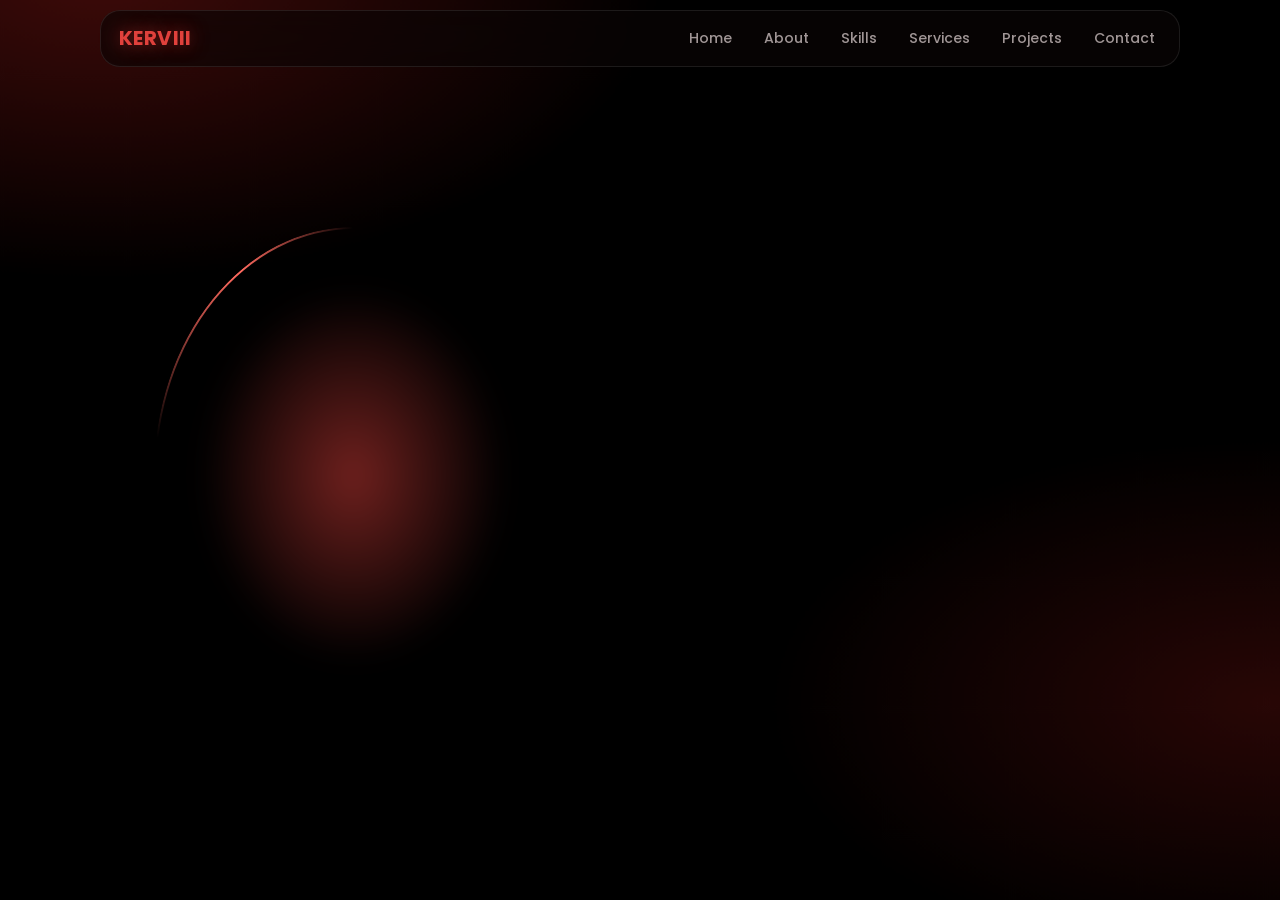
==== commit cca79387: "stable" ====
--- a/kerviii-preview.html
+++ b/kerviii-preview.html
@@ -134,97 +134,4 @@
 
 <main id="top">
 <section class="hero">
-<div class="pic"><img src="[data-uri]" alt="KERVIII portrait illustration in a green uniform in front of a red flag"></div>
-<div>
-<h1 class="rv" style="--i:6">Hey I'm <b>KERVIII</b></h1>
-<div class="big rv" style="--i:7">building things that <em>actually work.</em></div>
-<h3 class="rv" style="--i:8">I'm an <span id="ty"></span><i class="caret"></i></h3>
-<p class="rv" style="--i:9">i build android modules, web interfaces and small tools with a focus on clean implementation, real functionality and usable design.</p>
-<div class="orbs rv" style="--i:10">
-<a class="orb" data-fx href="https://github.com/KERVIII" target="_blank" rel="noopener" aria-label="GitHub"><svg class="f"><use href="#gh"/></svg></a>
-<a class="orb" data-fx href="https://t.me/KorieRepository" target="_blank" rel="noopener" aria-label="Telegram repository"><svg><use href="#tg"/></svg></a>
-<a class="orb" data-fx href="https://www.instagram.com/zyg.vz?stkn=MXUxZjZ2M3U0NDViag==" target="_blank" rel="noopener" aria-label="Instagram"><svg><use href="#ig"/></svg></a>
-<a class="orb" data-fx href="t.me/Kyorizz" target="_blank" rel="noopener" aria-label="Message me on Telegram"><svg><use href="#ch"/></svg></a></div>
-<div class="btns rv" style="--i:11"><a class="btn" href="#work">View my work</a><a class="btn o" data-fx href="https://github.com/KERVIII" target="_blank" rel="noopener">GitHub</a></div>
-<div class="tags rv" style="--i:12"><span>android development</span><span>WebUI development</span><span>frontend experiments</span></div>
-</div></section>
-
-<section class="sec" id="about"><h2 class="t rv">About Me</h2>
-<div class="about"><img class="rv" src="[data-uri]" alt="KERVIII portrait" loading="lazy">
-<div class="rv" style="--i:2"><h3>Building between the system and the screen</h3>
-<p>KERVIII is a developer focused on Android customization, root tooling, WebUIs, performance projects and frontend experimentation. Shell-side tweaks on one end, responsive interfaces for mobile WebViews and browsers on the other.</p>
-<a class="btn" data-fx href="t.me/Kyorizz" target="_blank" rel="noopener" style="max-width:260px">Message me</a></div></div></section>
-
-<section class="sec" id="skills"><h2 class="t rv">My Skills</h2>
-<div class="grid">
-<div class="card rv"><h3>Android</h3><p>Modules and system-level tools.</p><div class="chips"><span style="--k:0">Modules</span><span style="--k:1">Shell</span><span style="--k:2">ADB</span><span style="--k:3">Root</span></div></div>
-<div class="card rv" style="--i:1"><h3>Web</h3><p>Interfaces built for phones first.</p><div class="chips"><span style="--k:0">HTML</span><span style="--k:1">CSS</span><span style="--k:2">JavaScript</span><span style="--k:3">WebUI</span></div></div>
-<div class="card rv" style="--i:2"><h3>Focus</h3><p>What I optimise for.</p><div class="chips"><span style="--k:0">Performance</span><span style="--k:1">Responsiveness</span><span style="--k:2">Clean code</span></div></div></div></section>
-
-<section class="sec" id="services"><h2 class="t rv">My Services</h2>
-<div class="grid">
-<div class="card svc rv"><div class="ic"><svg><use href="#an"/></svg></div><h3>Android customization</h3><p>Modules, tweaks and tooling for your device.</p></div>
-<div class="card svc rv" style="--i:1"><div class="ic"><svg><use href="#sp"/></svg></div><h3>Performance tooling</h3><p>Storage, responsiveness and system behavior.</p></div>
-<div class="card svc rv" style="--i:2"><div class="ic"><svg><use href="#wb"/></svg></div><h3>WebUI development</h3><p>Responsive interfaces for WebViews and browsers.</p></div>
-<div class="card svc rv" style="--i:3"><div class="ic"><svg><use href="#tm"/></svg></div><h3>Frontend experiments</h3><p>Interaction and motion prototypes.</p></div></div></section>
-
-<section class="sec" id="work"><h2 class="t rv">Projects</h2>
-<div class="grid">
-<div class="card pj rv"><div class="row"><h3>Ayunda Rusdi Refork</h3><a class="orb" data-fx href="https://github.com/KERVIII/Ayunda-Rusdi-Refork" target="_blank" rel="noopener" aria-label="Open Ayunda Rusdi Refork on GitHub"><svg><use href="#ar"/></svg></a></div><p>Repository on GitHub.</p></div>
-<div class="card pj rv" style="--i:1"><div class="row"><h3>IoBattery Huashu Web</h3><a class="orb" data-fx href="https://github.com/KERVIII/IoBattery-Huashu-Web" target="_blank" rel="noopener" aria-label="Open IoBattery Huashu Web on GitHub"><svg><use href="#ar"/></svg></a></div><p>Repository on GitHub.</p></div>
-<div class="card pj rv" style="--i:2"><div class="row"><h3>All repositories</h3><a class="orb" data-fx href="https://github.com/KERVIII?tab=repositories" target="_blank" rel="noopener" aria-label="Open all repositories"><svg class="f"><use href="#gh"/></svg></a></div><p>Everything else lives on GitHub.</p></div></div></section>
-
-<section class="sec" id="contact"><div class="card ct rv"><h2 class="t" style="margin:0">Contact Me</h2>
-<p>Have a project in mind? Send a message on Telegram.</p>
-<a class="btn" data-fx href="t.me/Kyorizz" target="_blank" rel="noopener">Let's chat</a>
-<div class="orbs">
-<a class="orb" data-fx href="https://github.com/KERVIII" target="_blank" rel="noopener" aria-label="GitHub"><svg class="f"><use href="#gh"/></svg></a>
-<a class="orb" data-fx href="https://t.me/KorieRepository" target="_blank" rel="noopener" aria-label="Telegram repository"><svg><use href="#tg"/></svg></a>
-<a class="orb" data-fx href="https://www.instagram.com/zyg.vz?stkn=MXUxZjZ2M3U0NDViag==" target="_blank" rel="noopener" aria-label="Instagram"><svg><use href="#ig"/></svg></a></div></div></section>
-</main>
-<footer>© 2026 KERVIII. All rights reserved.</footer>
-
-<script>
-const $=(s,a=document)=>[...a.querySelectorAll(s)],R=matchMedia('(prefers-reduced-motion:reduce)').matches;
-// reveals
-const io=new IntersectionObserver(es=>es.forEach(e=>{if(e.isIntersecting){e.target.classList.add('in');io.unobserve(e.target)}}),{threshold:.15,rootMargin:'0px 0px -6% 0px'});
-$('.rv').forEach(el=>io.observe(el));
-// typing
-const roles=['Android developer','WebUI developer','frontend tinkerer'],ty=$('#ty')[0];let ri=0,ci=0,del=0;
-(function tick(){const w=roles[ri];if(R){ty.textContent=w;return}
-ty.textContent=w.slice(0,ci);let d=del?45:95;
-if(!del&&ci===w.length){del=1;d=1600}else if(del&&ci===0){del=0;ri=(ri+1)%roles.length;d=400}else ci+=del?-1:1;
-setTimeout(tick,d)})();
-// hero reveal: release the clip-path layer once finished
-const pic=$('.pic')[0];
-pic.addEventListener('animationend',e=>{if(e.animationName==='reveal'){pic.style.animation='none';pic.style.clipPath='none'}});
-// scroll: progress bar + parallax (measurements cached, one write per frame)
-const bar=$('#bar')[0],links=$('nav a');let tk=0,max=1;
-const measure=()=>{max=Math.max(1,document.documentElement.scrollHeight-innerHeight)};
-measure();new ResizeObserver(measure).observe(document.body);addEventListener('resize',measure,{passive:true});
-function frame(){tk=0;const y=scrollY;bar.style.transform=`scaleX(${Math.min(1,y/max)})`;if(!R&&y<900)pic.style.transform=`translate3d(0,${-Math.min(y,700)*.06}px,0)`}
-addEventListener('scroll',()=>{tk||(tk=requestAnimationFrame(frame))},{passive:true});
-frame();
-// active nav (single observer)
-const spy=new IntersectionObserver(es=>es.forEach(e=>{if(e.isIntersecting)links.forEach(a=>a.classList.toggle('on',a.hash==='#'+e.target.id))}),{rootMargin:'-45% 0px -50% 0px'});
-$('section[id],main').forEach(s=>spy.observe(s));
-// cursor glow (rAF-throttled)
-$('.card').forEach(c=>{let f=0,x=0,y=0;c.addEventListener('pointermove',e=>{x=e.clientX;y=e.clientY;if(f)return;f=requestAnimationFrame(()=>{f=0;const r=c.getBoundingClientRect();c.style.setProperty('--mx',x-r.left+'px');c.style.setProperty('--my',y-r.top+'px')})},{passive:true})});
-// menu
-const bg=$('.burger')[0],mn=$('#menu')[0];
-const setMenu=o=>{mn.classList.toggle('open',o);bg.setAttribute('aria-expanded',o);document.body.style.overflow=o?'hidden':''};
-bg.onclick=()=>setMenu(!mn.classList.contains('open'));
-$('a',mn).forEach(a=>a.onclick=()=>setMenu(false));
-addEventListener('keydown',e=>e.key==='Escape'&&setMenu(false));
-// energy + circle interaction
-function zap(x,y){if(R)return;const fr=document.createDocumentFragment(),f=document.createElement('i');f.className='flash';f.style.left=x+'px';f.style.top=y+'px';fr.appendChild(f);
-for(let i=0;i<7;i++){const s=document.createElement('i');s.className='bolt';s.style.cssText=`left:${x}px;top:${y}px;--rot:${i*51+Math.random()*30}deg;--len:${34+Math.random()*60}px;animation-delay:${Math.random()*90}ms`;fr.appendChild(s)}
-document.body.appendChild(fr);setTimeout(()=>$('.flash,.bolt').forEach(n=>n.remove()),650)}
-$('[data-fx]').forEach(el=>el.addEventListener('click',e=>{
-e.preventDefault();if(el.classList.contains('go'))return;
-const r=el.getBoundingClientRect(),orb=el.classList.contains('orb');
-el.classList.add('go');setTimeout(()=>zap(r.left+r.width/2,r.top+r.height/2),orb?280:120);
-setTimeout(()=>{window.open(el.href,'_blank','noopener')},R?0:orb?560:380);
-setTimeout(()=>el.classList.remove('go'),800)}));
-</script>
-</body></html>
+<div class="pic"><img src="[data-uri]
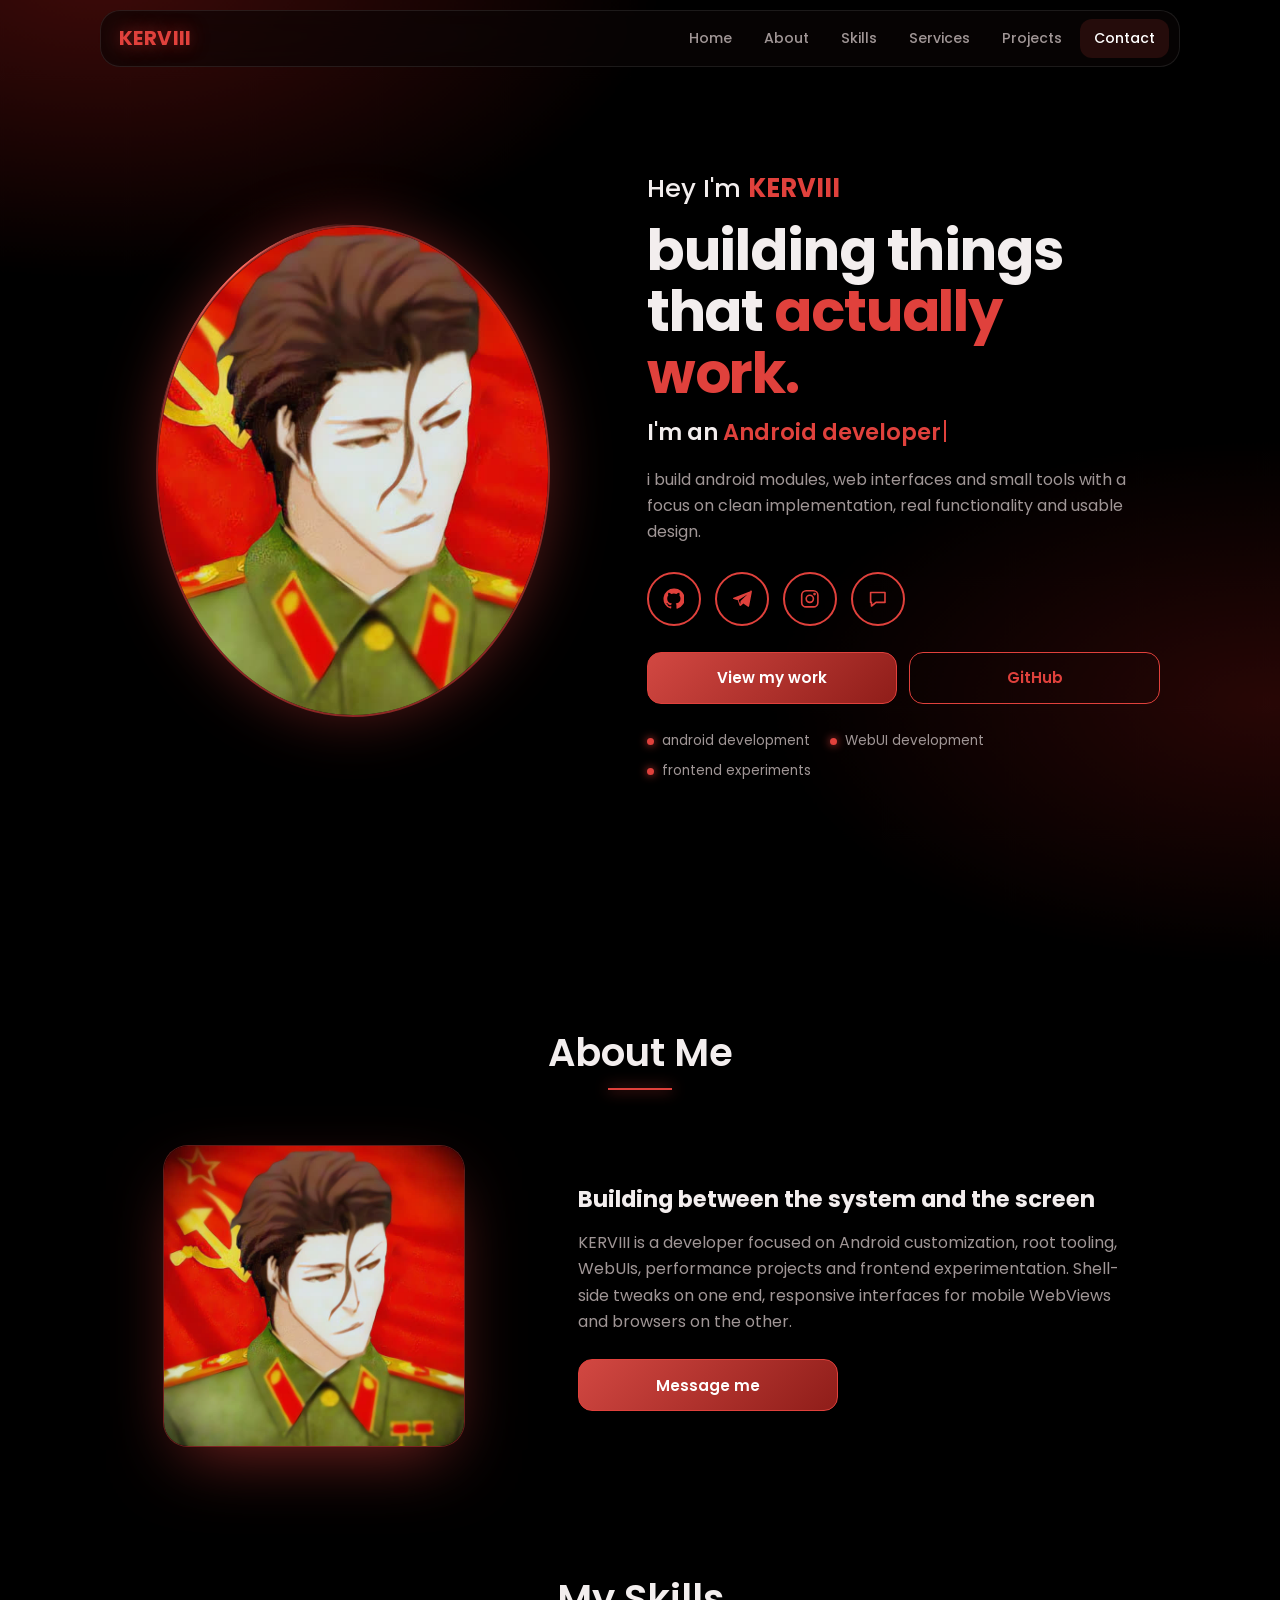
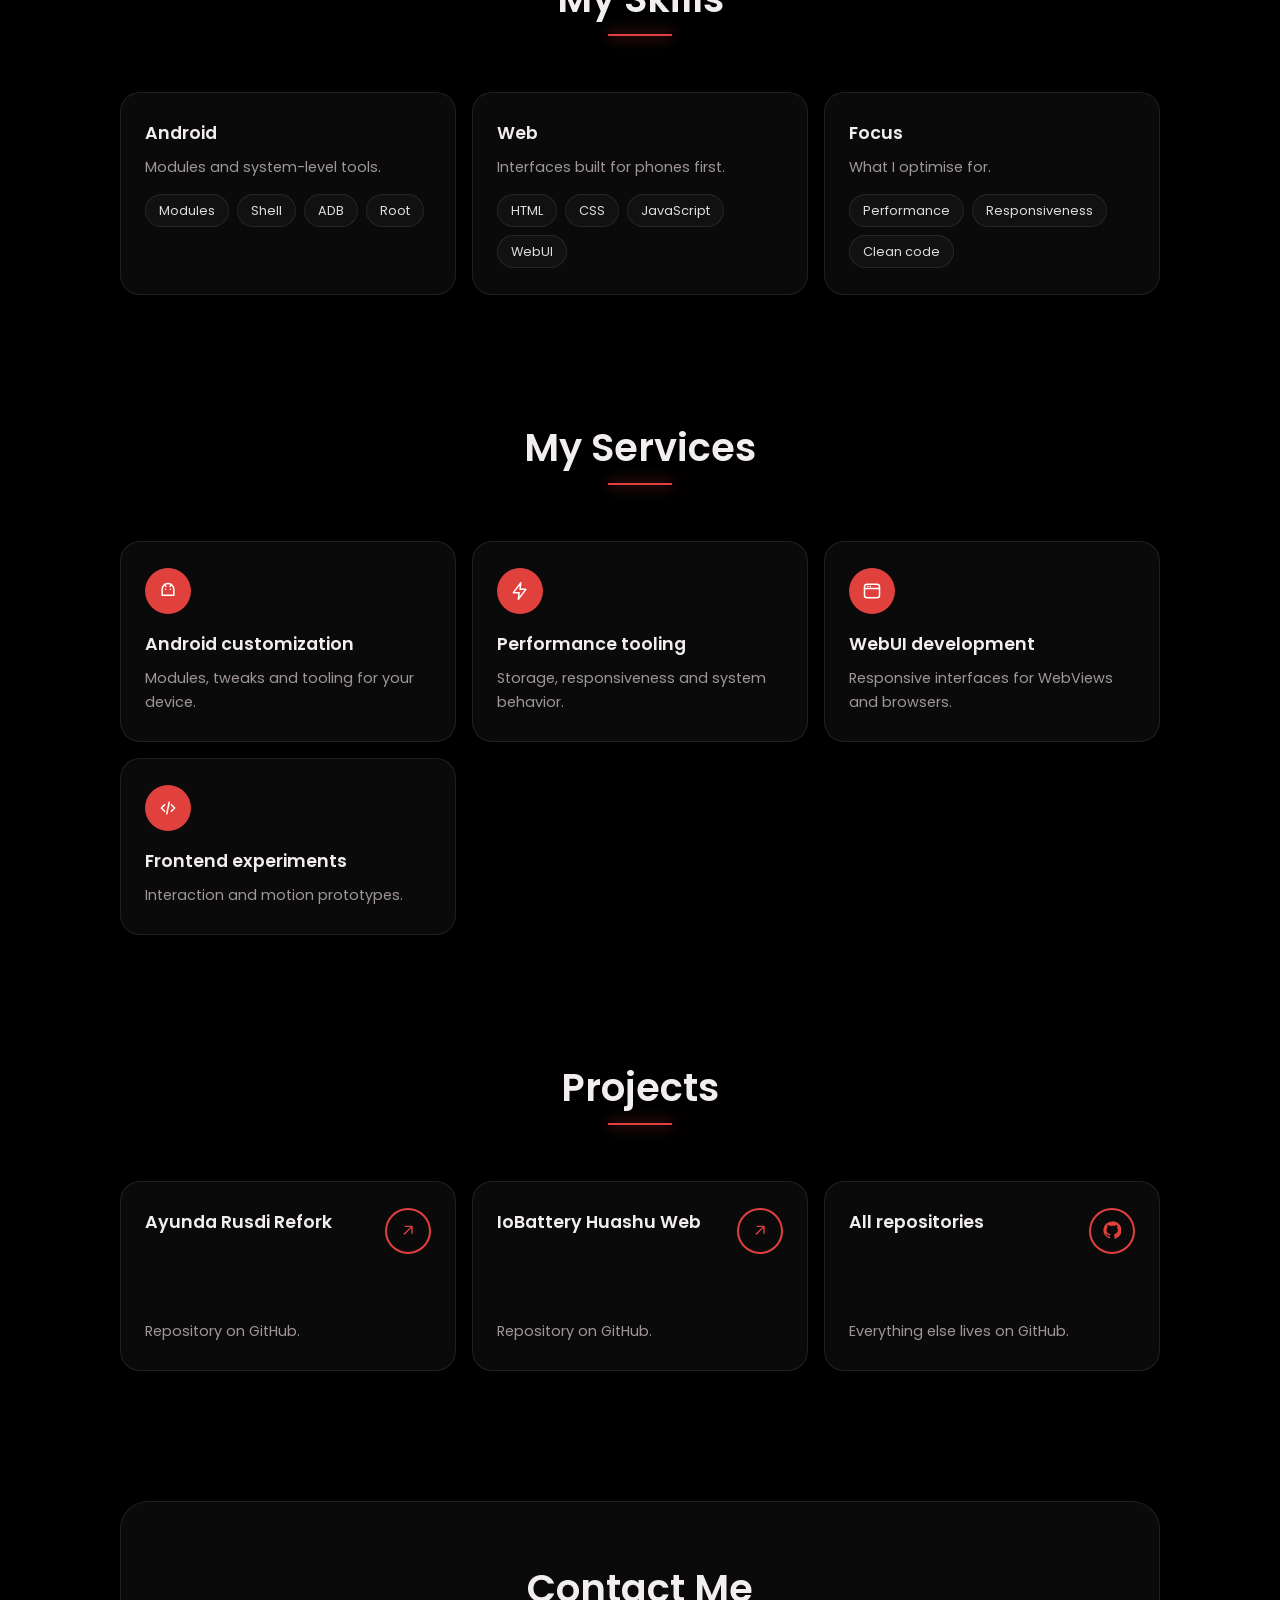
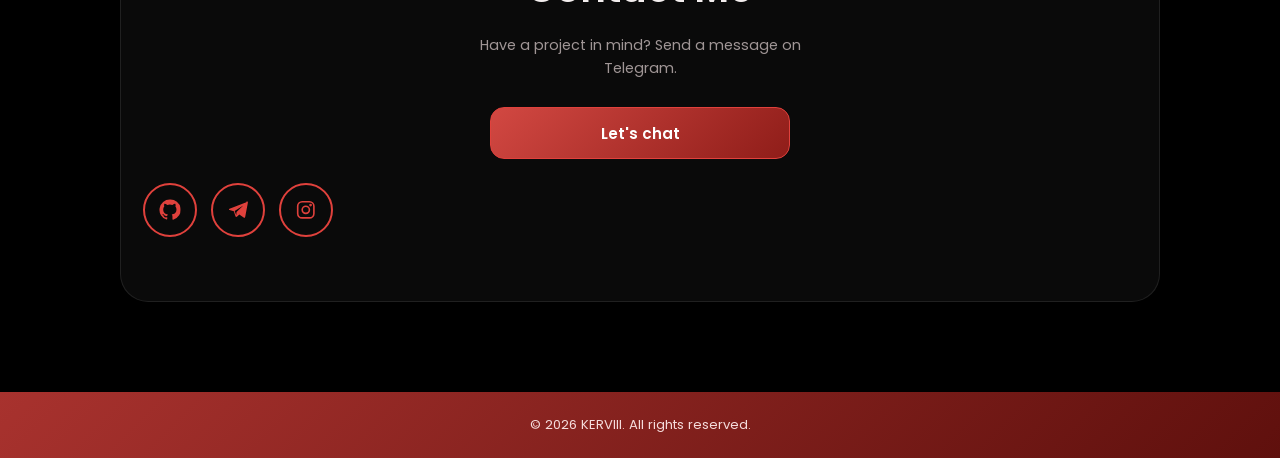
==== commit 59a22a1a: "stable" ====
--- a/kerviii-preview.html
+++ b/kerviii-preview.html
@@ -111,8 +111,10 @@
 @keyframes bolt{0%{transform:rotate(var(--rot)) translateX(4px) scaleX(0);opacity:1}45%{transform:rotate(var(--rot)) translateX(20px) scaleX(1);opacity:1}100%{transform:rotate(var(--rot)) translateX(52px) scaleX(.2);opacity:0}}
 @keyframes fl{from{transform:scale(.3);opacity:1}to{transform:scale(1.6);opacity:0}}
 .pic{will-change:transform}.flash{will-change:transform,opacity}
+html.nojs .rv,html.nojs .chips span{opacity:1;transform:none;filter:none;transition:none}
 @media(prefers-reduced-motion:reduce){*,*:before,*:after{animation-duration:.01ms!important;animation-iteration-count:1!important;transition-duration:.01ms!important;transition-delay:0s!important;scroll-behavior:auto!important}.rv{filter:none;transform:none}.pic{clip-path:none}.pic:after{animation:none}body:before{animation:none}}
 </style>
+<script>setTimeout(function(){if(!window.__k)document.documentElement.classList.add("nojs")},2500)</script>
 </head><body>
 <svg width="0" height="0" style="position:absolute" aria-hidden="true">
 <symbol id="gh" viewBox="0 0 24 24" class="f"><path d="M12 .5a11.5 11.5 0 0 0-3.64 22.4c.58.1.79-.25.79-.56v-2c-3.2.7-3.88-1.36-3.88-1.36-.52-1.33-1.28-1.69-1.28-1.69-1.04-.71.08-.7.08-.7 1.16.08 1.77 1.19 1.77 1.19 1.03 1.76 2.7 1.25 3.36.96.1-.75.4-1.25.73-1.54-2.55-.29-5.24-1.28-5.24-5.69 0-1.26.45-2.29 1.19-3.1-.12-.29-.52-1.46.11-3.05 0 0 .97-.31 3.18 1.18a11 11 0 0 1 5.78 0c2.2-1.49 3.17-1.18 3.17-1.18.63 1.59.23 2.76.11 3.05.74.81 1.19 1.84 1.19 3.1 0 4.42-2.69 5.39-5.25 5.68.41.36.78 1.06.78 2.14v3.17c0 .31.21.67.8.56A11.5 11.5 0 0 0 12 .5z"/></symbol>
@@ -134,4 +136,102 @@
 
 <main id="top">
 <section class="hero">
-<div class="pic"><img src="[data-uri]
+<div class="pic"><img src="[data-uri]" alt="KERVIII portrait illustration in a green uniform in front of a red flag"></div>
+<div>
+<h1 class="rv" style="--i:6">Hey I'm <b>KERVIII</b></h1>
+<div class="big rv" style="--i:7">building things that <em>actually work.</em></div>
+<h3 class="rv" style="--i:8">I'm an <span id="ty"></span><i class="caret"></i></h3>
+<p class="rv" style="--i:9">i build android modules, web interfaces and small tools with a focus on clean implementation, real functionality and usable design.</p>
+<div class="orbs rv" style="--i:10">
+<a class="orb" data-fx href="https://github.com/KERVIII" target="_blank" rel="noopener" aria-label="GitHub"><svg class="f"><use href="#gh"/></svg></a>
+<a class="orb" data-fx href="https://t.me/KorieRepository" target="_blank" rel="noopener" aria-label="Telegram repository"><svg><use href="#tg"/></svg></a>
+<a class="orb" data-fx href="https://www.instagram.com/zyg.vz?stkn=MXUxZjZ2M3U0NDViag==" target="_blank" rel="noopener" aria-label="Instagram"><svg><use href="#ig"/></svg></a>
+<a class="orb" data-fx href="https://t.me/Kyorizz" target="_blank" rel="noopener" aria-label="Message me on Telegram"><svg><use href="#ch"/></svg></a></div>
+<div class="btns rv" style="--i:11"><a class="btn" href="#work">View my work</a><a class="btn o" data-fx href="https://github.com/KERVIII" target="_blank" rel="noopener">GitHub</a></div>
+<div class="tags rv" style="--i:12"><span>android development</span><span>WebUI development</span><span>frontend experiments</span></div>
+</div></section>
+
+<section class="sec" id="about"><h2 class="t rv">About Me</h2>
+<div class="about"><img class="rv" src="[data-uri]" alt="KERVIII portrait" loading="lazy">
+<div class="rv" style="--i:2"><h3>Building between the system and the screen</h3>
+<p>KERVIII is a developer focused on Android customization, root tooling, WebUIs, performance projects and frontend experimentation. Shell-side tweaks on one end, responsive interfaces for mobile WebViews and browsers on the other.</p>
+<a class="btn" data-fx href="https://t.me/Kyorizz" target="_blank" rel="noopener" style="max-width:260px">Message me</a></div></div></section>
+
+<section class="sec" id="skills"><h2 class="t rv">My Skills</h2>
+<div class="grid">
+<div class="card rv"><h3>Android</h3><p>Modules and system-level tools.</p><div class="chips"><span style="--k:0">Modules</span><span style="--k:1">Shell</span><span style="--k:2">ADB</span><span style="--k:3">Root</span></div></div>
+<div class="card rv" style="--i:1"><h3>Web</h3><p>Interfaces built for phones first.</p><div class="chips"><span style="--k:0">HTML</span><span style="--k:1">CSS</span><span style="--k:2">JavaScript</span><span style="--k:3">WebUI</span></div></div>
+<div class="card rv" style="--i:2"><h3>Focus</h3><p>What I optimise for.</p><div class="chips"><span style="--k:0">Performance</span><span style="--k:1">Responsiveness</span><span style="--k:2">Clean code</span></div></div></div></section>
+
+<section class="sec" id="services"><h2 class="t rv">My Services</h2>
+<div class="grid">
+<div class="card svc rv"><div class="ic"><svg><use href="#an"/></svg></div><h3>Android customization</h3><p>Modules, tweaks and tooling for your device.</p></div>
+<div class="card svc rv" style="--i:1"><div class="ic"><svg><use href="#sp"/></svg></div><h3>Performance tooling</h3><p>Storage, responsiveness and system behavior.</p></div>
+<div class="card svc rv" style="--i:2"><div class="ic"><svg><use href="#wb"/></svg></div><h3>WebUI development</h3><p>Responsive interfaces for WebViews and browsers.</p></div>
+<div class="card svc rv" style="--i:3"><div class="ic"><svg><use href="#tm"/></svg></div><h3>Frontend experiments</h3><p>Interaction and motion prototypes.</p></div></div></section>
+
+<section class="sec" id="work"><h2 class="t rv">Projects</h2>
+<div class="grid">
+<div class="card pj rv"><div class="row"><h3>Ayunda Rusdi Refork</h3><a class="orb" data-fx href="https://github.com/KERVIII/Ayunda-Rusdi-Refork" target="_blank" rel="noopener" aria-label="Open Ayunda Rusdi Refork on GitHub"><svg><use href="#ar"/></svg></a></div><p>Repository on GitHub.</p></div>
+<div class="card pj rv" style="--i:1"><div class="row"><h3>IoBattery Huashu Web</h3><a class="orb" data-fx href="https://github.com/KERVIII/IoBattery-Huashu-Web" target="_blank" rel="noopener" aria-label="Open IoBattery Huashu Web on GitHub"><svg><use href="#ar"/></svg></a></div><p>Repository on GitHub.</p></div>
+<div class="card pj rv" style="--i:2"><div class="row"><h3>All repositories</h3><a class="orb" data-fx href="https://github.com/KERVIII?tab=repositories" target="_blank" rel="noopener" aria-label="Open all repositories"><svg class="f"><use href="#gh"/></svg></a></div><p>Everything else lives on GitHub.</p></div></div></section>
+
+<section class="sec" id="contact"><div class="card ct rv"><h2 class="t" style="margin:0">Contact Me</h2>
+<p>Have a project in mind? Send a message on Telegram.</p>
+<a class="btn" data-fx href="https://t.me/Kyorizz" target="_blank" rel="noopener">Let's chat</a>
+<div class="orbs">
+<a class="orb" data-fx href="https://github.com/KERVIII" target="_blank" rel="noopener" aria-label="GitHub"><svg class="f"><use href="#gh"/></svg></a>
+<a class="orb" data-fx href="https://t.me/KorieRepository" target="_blank" rel="noopener" aria-label="Telegram repository"><svg><use href="#tg"/></svg></a>
+<a class="orb" data-fx href="https://www.instagram.com/zyg.vz?stkn=MXUxZjZ2M3U0NDViag==" target="_blank" rel="noopener" aria-label="Instagram"><svg><use href="#ig"/></svg></a></div></div></section>
+</main>
+<footer>© 2026 KERVIII. All rights reserved.</footer>
+
+<script>
+window.__k=1;
+const $=(s,a=document)=>[...a.querySelectorAll(s)],R=matchMedia('(prefers-reduced-motion:reduce)').matches;
+// reveals
+const io=new IntersectionObserver(es=>es.forEach(e=>{if(e.isIntersecting){e.target.classList.add('in');io.unobserve(e.target)}}),{threshold:.15,rootMargin:'0px 0px -6% 0px'});
+$('.rv').forEach(el=>io.observe(el));
+// typing
+const roles=['Android developer','WebUI developer','frontend tinkerer'],ty=$('#ty')[0];let ri=0,ci=0,del=0;
+(function tick(){const w=roles[ri];if(R){ty.textContent=w;return}
+ty.textContent=w.slice(0,ci);let d=del?45:95;
+if(!del&&ci===w.length){del=1;d=1600}else if(del&&ci===0){del=0;ri=(ri+1)%roles.length;d=400}else ci+=del?-1:1;
+setTimeout(tick,d)})();
+// hero reveal: release the clip-path layer once finished
+const pic=$('.pic')[0];
+pic.addEventListener('animationend',e=>{if(e.animationName==='reveal'){pic.style.animation='none';pic.style.clipPath='none'}});
+// scroll: progress bar + parallax (measurements cached, one write per frame)
+const bar=$('#bar')[0],links=$('nav a');let tk=0,max=1;
+const measure=()=>{max=Math.max(1,document.documentElement.scrollHeight-innerHeight)};
+measure();new ResizeObserver(measure).observe(document.body);addEventListener('resize',measure,{passive:true});
+function frame(){tk=0;const y=scrollY;bar.style.transform=`scaleX(${Math.min(1,y/max)})`;if(!R&&y<900)pic.style.transform=`translate3d(0,${-Math.min(y,700)*.06}px,0)`}
+addEventListener('scroll',()=>{tk||(tk=requestAnimationFrame(frame))},{passive:true});
+frame();
+// active nav (single observer)
+const spy=new IntersectionObserver(es=>es.forEach(e=>{if(e.isIntersecting)links.forEach(a=>a.classList.toggle('on',a.hash==='#'+e.target.id))}),{rootMargin:'-45% 0px -50% 0px'});
+$('section[id],main').forEach(s=>spy.observe(s));
+// cursor glow (rAF-throttled)
+$('.card').forEach(c=>{let f=0,x=0,y=0;c.addEventListener('pointermove',e=>{x=e.clientX;y=e.clientY;if(f)return;f=requestAnimationFrame(()=>{f=0;const r=c.getBoundingClientRect();c.style.setProperty('--mx',x-r.left+'px');c.style.setProperty('--my',y-r.top+'px')})},{passive:true})});
+// menu
+const bg=$('.burger')[0],mn=$('#menu')[0];
+const setMenu=o=>{mn.classList.toggle('open',o);bg.setAttribute('aria-expanded',o);document.body.style.overflow=o?'hidden':''};
+bg.onclick=()=>setMenu(!mn.classList.contains('open'));
+$('a',mn).forEach(a=>a.onclick=()=>setMenu(false));
+addEventListener('keydown',e=>e.key==='Escape'&&setMenu(false));
+// energy + circle interaction
+// always resolve to exactly one protocol (repairs doubled or broken prefixes, //host, bare host)
+const cleanUrl=u=>'https://'+String(u).trim().replace(/^(?:https?:?\/{1,2}|\/\/)+/i,'');
+function zap(x,y){if(R)return;const fr=document.createDocumentFragment(),f=document.createElement('i');f.className='flash';f.style.left=x+'px';f.style.top=y+'px';fr.appendChild(f);
+for(let i=0;i<7;i++){const s=document.createElement('i');s.className='bolt';s.style.cssText=`left:${x}px;top:${y}px;--rot:${i*51+Math.random()*30}deg;--len:${34+Math.random()*60}px;animation-delay:${Math.random()*90}ms`;fr.appendChild(s)}
+document.body.appendChild(fr);setTimeout(()=>$('.flash,.bolt').forEach(n=>n.remove()),650)}
+$('[data-fx]').forEach(el=>el.addEventListener('click',e=>{
+const raw=el.getAttribute('href')||'';if(raw[0]==='#')return;
+e.preventDefault();if(el.classList.contains('go'))return;
+const url=cleanUrl(raw);
+const r=el.getBoundingClientRect(),orb=el.classList.contains('orb');
+el.classList.add('go');setTimeout(()=>zap(r.left+r.width/2,r.top+r.height/2),orb?280:120);
+setTimeout(()=>{const w=window.open(url,'_blank');if(w){w.opener=null}else{location.assign(url)}},R?0:orb?560:380);
+setTimeout(()=>el.classList.remove('go'),800)}));
+</script>
+</body></html>
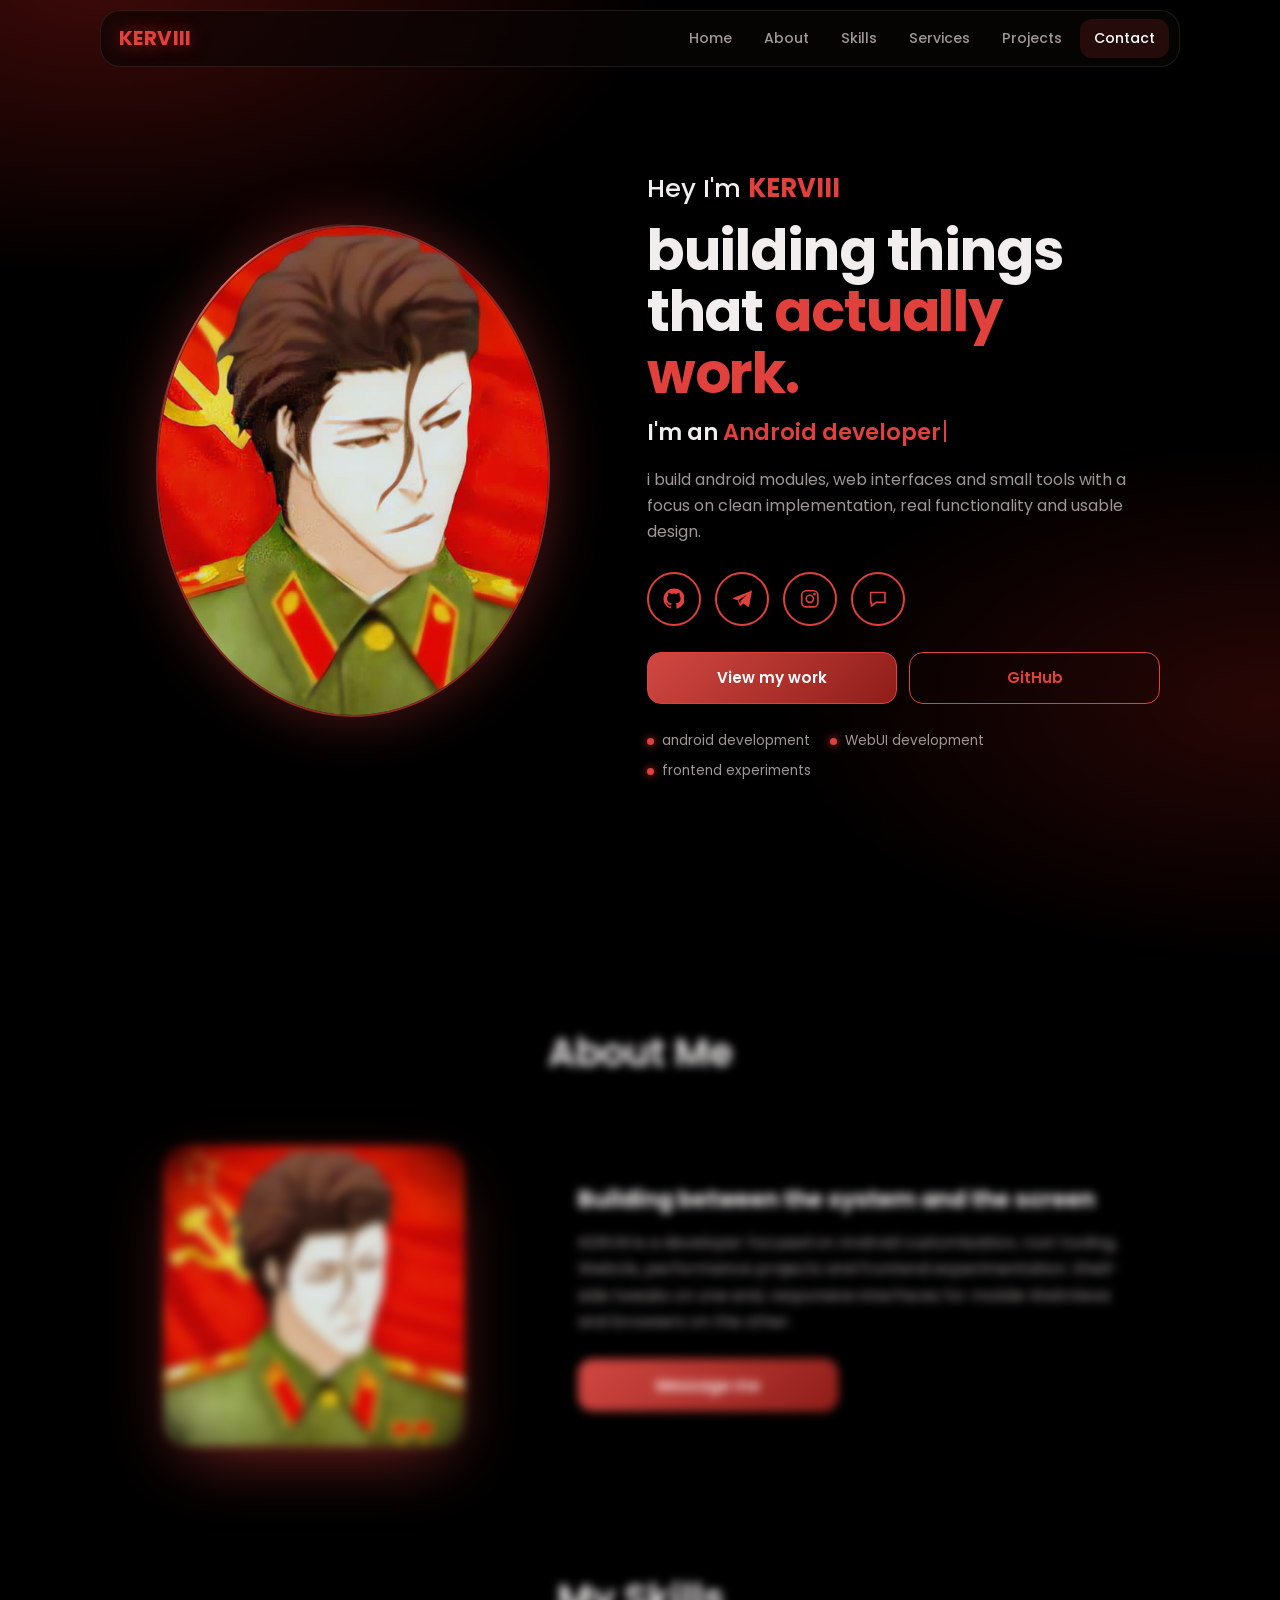
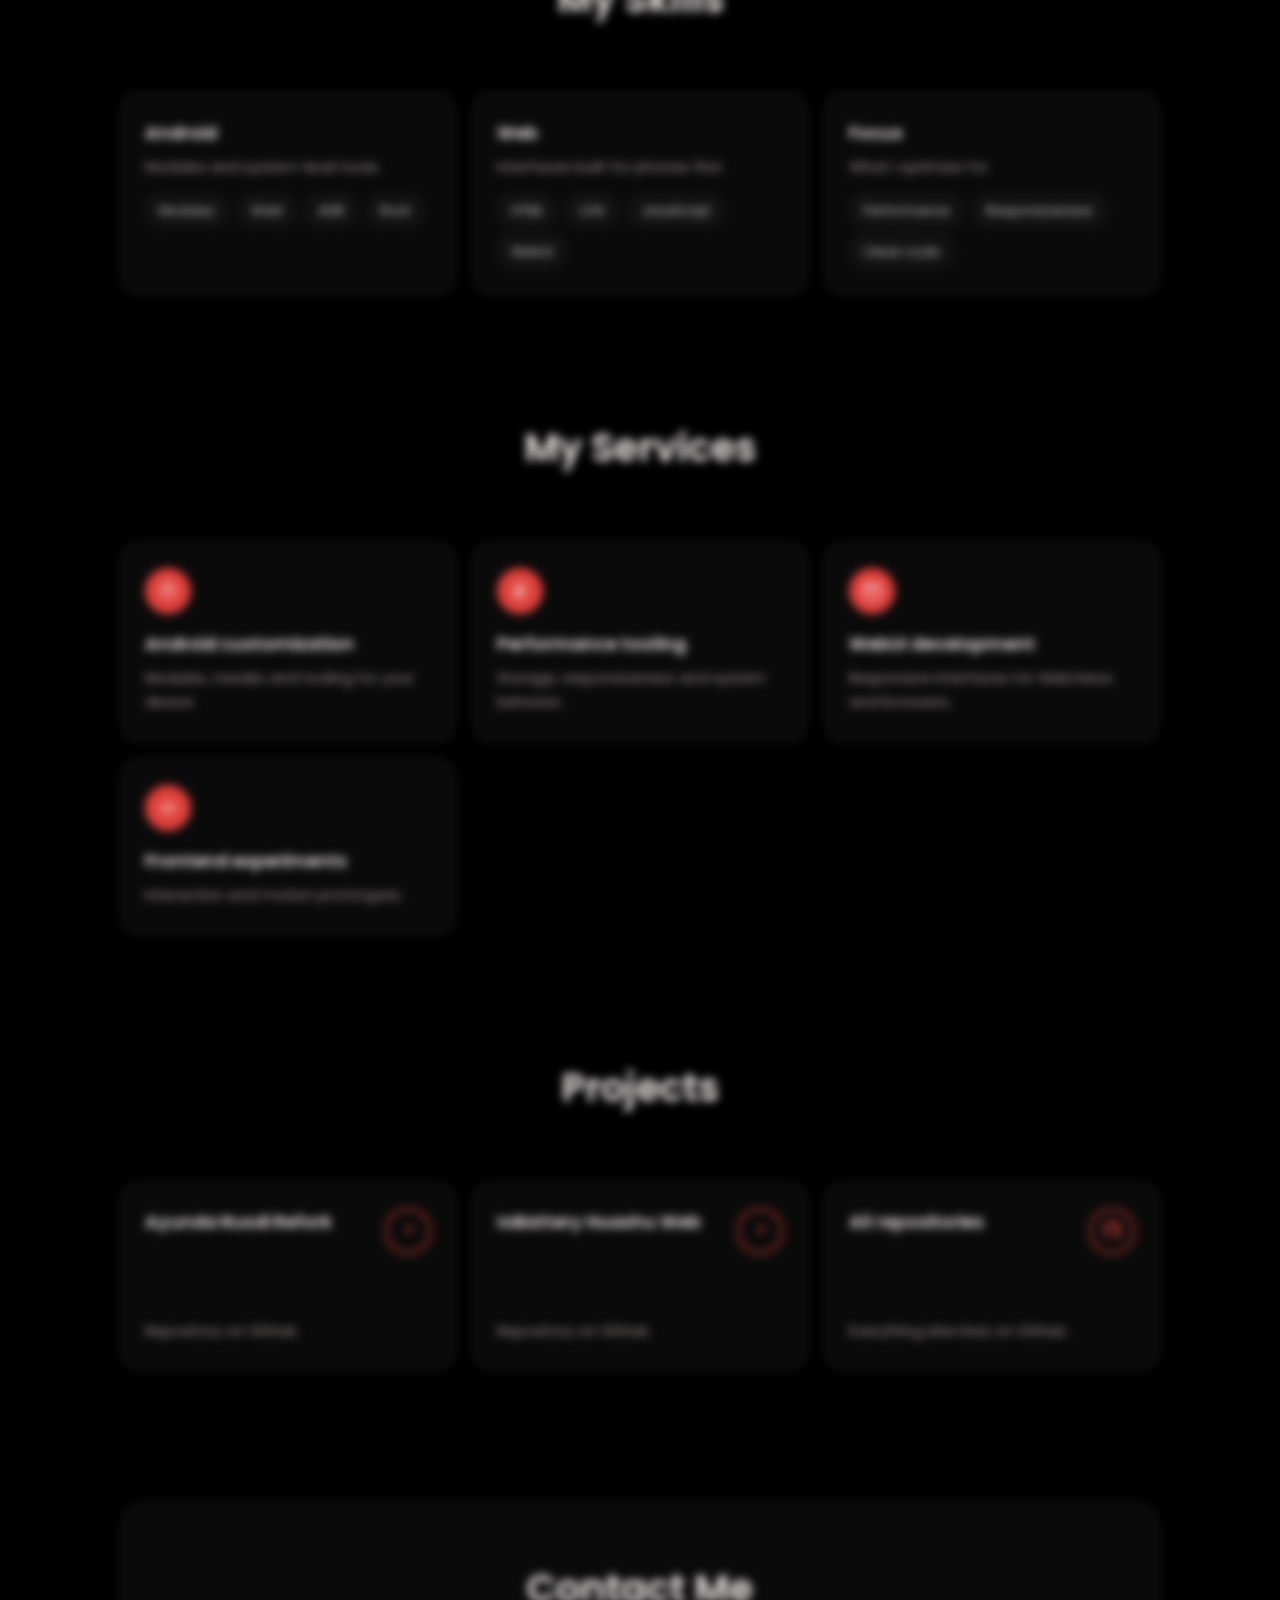
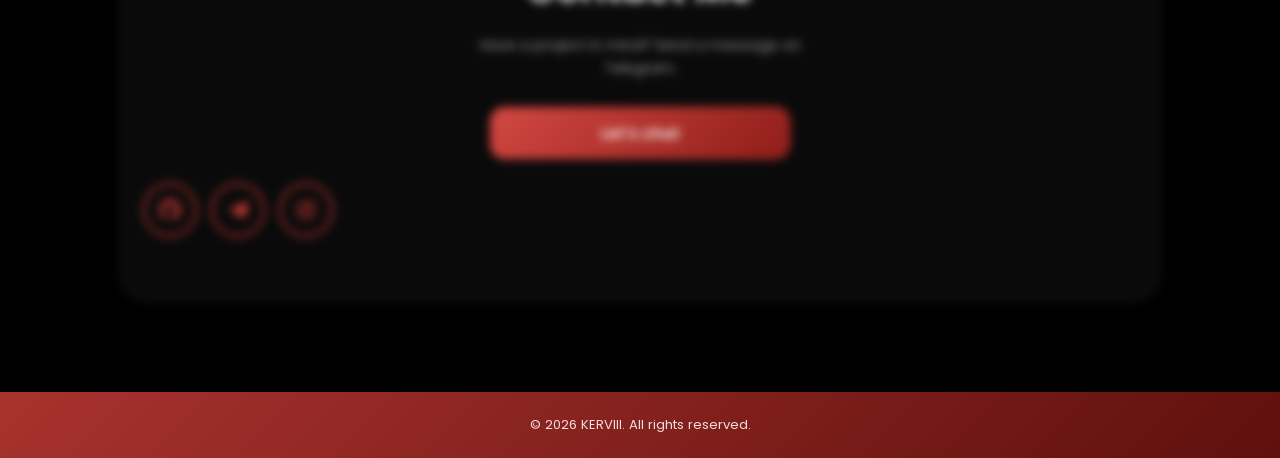
==== commit f14269e0: "stable fix unstable wepage, fix animation" ====
--- a/kerviii-preview.html
+++ b/kerviii-preview.html
@@ -37,7 +37,7 @@
 .sec{padding:clamp(72px,12vw,130px) 20px 0;max-width:1080px;margin:auto}
 h2.t{font-size:clamp(1.7rem,5vw,2.4rem);font-weight:600;text-align:center;line-height:1.2;margin-bottom:clamp(32px,6vw,56px)}
 h2.t:after{content:"";display:block;height:2px;width:64px;margin:12px auto 0;background:var(--r);box-shadow:0 0 14px var(--r);transform:scaleX(0);transition:transform 1.1s .35s var(--e)}
-h2.t.in:after{transform:scaleX(1)}
+h2.t.in:after,.ct.in h2.t:after{transform:scaleX(1)}
 .rv{opacity:0;transform:translate3d(0,40px,0) scale(.96);filter:blur(5px);transition:opacity .9s var(--e),transform 1s var(--e),filter .9s var(--e);transition-delay:calc(var(--i,0)*90ms)}
 .rv.in{opacity:1;transform:none;filter:none}
 /* hero */
@@ -111,10 +111,8 @@
 @keyframes bolt{0%{transform:rotate(var(--rot)) translateX(4px) scaleX(0);opacity:1}45%{transform:rotate(var(--rot)) translateX(20px) scaleX(1);opacity:1}100%{transform:rotate(var(--rot)) translateX(52px) scaleX(.2);opacity:0}}
 @keyframes fl{from{transform:scale(.3);opacity:1}to{transform:scale(1.6);opacity:0}}
 .pic{will-change:transform}.flash{will-change:transform,opacity}
-html.nojs .rv,html.nojs .chips span{opacity:1;transform:none;filter:none;transition:none}
 @media(prefers-reduced-motion:reduce){*,*:before,*:after{animation-duration:.01ms!important;animation-iteration-count:1!important;transition-duration:.01ms!important;transition-delay:0s!important;scroll-behavior:auto!important}.rv{filter:none;transform:none}.pic{clip-path:none}.pic:after{animation:none}body:before{animation:none}}
 </style>
-<script>setTimeout(function(){if(!window.__k)document.documentElement.classList.add("nojs")},2500)</script>
 </head><body>
 <svg width="0" height="0" style="position:absolute" aria-hidden="true">
 <symbol id="gh" viewBox="0 0 24 24" class="f"><path d="M12 .5a11.5 11.5 0 0 0-3.64 22.4c.58.1.79-.25.79-.56v-2c-3.2.7-3.88-1.36-3.88-1.36-.52-1.33-1.28-1.69-1.28-1.69-1.04-.71.08-.7.08-.7 1.16.08 1.77 1.19 1.77 1.19 1.03 1.76 2.7 1.25 3.36.96.1-.75.4-1.25.73-1.54-2.55-.29-5.24-1.28-5.24-5.69 0-1.26.45-2.29 1.19-3.1-.12-.29-.52-1.46.11-3.05 0 0 .97-.31 3.18 1.18a11 11 0 0 1 5.78 0c2.2-1.49 3.17-1.18 3.17-1.18.63 1.59.23 2.76.11 3.05.74.81 1.19 1.84 1.19 3.1 0 4.42-2.69 5.39-5.25 5.68.41.36.78 1.06.78 2.14v3.17c0 .31.21.67.8.56A11.5 11.5 0 0 0 12 .5z"/></symbol>
@@ -136,7 +134,7 @@
 
 <main id="top">
 <section class="hero">
-<div class="pic"><img src="[data-uri]" alt="KERVIII portrait illustration in a green uniform in front of a red flag"></div>
+<div class="pic"><img src="[data-uri]" alt="KERVIII portrait illustration in a green uniform in front of a red flag"></div>
 <div>
 <h1 class="rv" style="--i:6">Hey I'm <b>KERVIII</b></h1>
 <div class="big rv" style="--i:7">building things that <em>actually work.</em></div>
@@ -152,7 +150,7 @@
 </div></section>
 
 <section class="sec" id="about"><h2 class="t rv">About Me</h2>
-<div class="about"><img class="rv" src="[data-uri]" alt="KERVIII portrait" loading="lazy">
+<div class="about"><img class="rv" src="[data-uri]" alt="KERVIII portrait" loading="lazy">
 <div class="rv" style="--i:2"><h3>Building between the system and the screen</h3>
 <p>KERVIII is a developer focused on Android customization, root tooling, WebUIs, performance projects and frontend experimentation. Shell-side tweaks on one end, responsive interfaces for mobile WebViews and browsers on the other.</p>
 <a class="btn" data-fx href="https://t.me/Kyorizz" target="_blank" rel="noopener" style="max-width:260px">Message me</a></div></div></section>
@@ -187,10 +185,9 @@
 <footer>© 2026 KERVIII. All rights reserved.</footer>
 
 <script>
-window.__k=1;
 const $=(s,a=document)=>[...a.querySelectorAll(s)],R=matchMedia('(prefers-reduced-motion:reduce)').matches;
 // reveals
-const io=new IntersectionObserver(es=>es.forEach(e=>{if(e.isIntersecting){e.target.classList.add('in');io.unobserve(e.target)}}),{threshold:.15,rootMargin:'0px 0px -6% 0px'});
+const io=new IntersectionObserver(es=>es.forEach(e=>e.target.classList.toggle('in',e.isIntersecting)),{threshold:.15,rootMargin:'0px 0px -6% 0px'});
 $('.rv').forEach(el=>io.observe(el));
 // typing
 const roles=['Android developer','WebUI developer','frontend tinkerer'],ty=$('#ty')[0];let ri=0,ci=0,del=0;
@@ -201,6 +198,10 @@
 // hero reveal: release the clip-path layer once finished
 const pic=$('.pic')[0];
 pic.addEventListener('animationend',e=>{if(e.animationName==='reveal'){pic.style.animation='none';pic.style.clipPath='none'}});
+// hero portrait replays: re-arm on leave, restart on enter (acts only on visibility changes)
+let picIn=false;
+const armPic=()=>{pic.style.animation='none';pic.style.clipPath=''};
+if(!R)new IntersectionObserver(es=>es.forEach(e=>{const v=e.isIntersecting;if(v===picIn)return;picIn=v;armPic();if(v){void pic.offsetWidth;pic.style.animation=''}}),{threshold:0}).observe(pic);
 // scroll: progress bar + parallax (measurements cached, one write per frame)
 const bar=$('#bar')[0],links=$('nav a');let tk=0,max=1;
 const measure=()=>{max=Math.max(1,document.documentElement.scrollHeight-innerHeight)};
@@ -220,18 +221,14 @@
 $('a',mn).forEach(a=>a.onclick=()=>setMenu(false));
 addEventListener('keydown',e=>e.key==='Escape'&&setMenu(false));
 // energy + circle interaction
-// always resolve to exactly one protocol (repairs doubled or broken prefixes, //host, bare host)
-const cleanUrl=u=>'https://'+String(u).trim().replace(/^(?:https?:?\/{1,2}|\/\/)+/i,'');
 function zap(x,y){if(R)return;const fr=document.createDocumentFragment(),f=document.createElement('i');f.className='flash';f.style.left=x+'px';f.style.top=y+'px';fr.appendChild(f);
 for(let i=0;i<7;i++){const s=document.createElement('i');s.className='bolt';s.style.cssText=`left:${x}px;top:${y}px;--rot:${i*51+Math.random()*30}deg;--len:${34+Math.random()*60}px;animation-delay:${Math.random()*90}ms`;fr.appendChild(s)}
 document.body.appendChild(fr);setTimeout(()=>$('.flash,.bolt').forEach(n=>n.remove()),650)}
 $('[data-fx]').forEach(el=>el.addEventListener('click',e=>{
-const raw=el.getAttribute('href')||'';if(raw[0]==='#')return;
 e.preventDefault();if(el.classList.contains('go'))return;
-const url=cleanUrl(raw);
 const r=el.getBoundingClientRect(),orb=el.classList.contains('orb');
 el.classList.add('go');setTimeout(()=>zap(r.left+r.width/2,r.top+r.height/2),orb?280:120);
-setTimeout(()=>{const w=window.open(url,'_blank');if(w){w.opener=null}else{location.assign(url)}},R?0:orb?560:380);
+setTimeout(()=>{window.open(el.href,'_blank','noopener')},R?0:orb?560:380);
 setTimeout(()=>el.classList.remove('go'),800)}));
 </script>
 </body></html>
